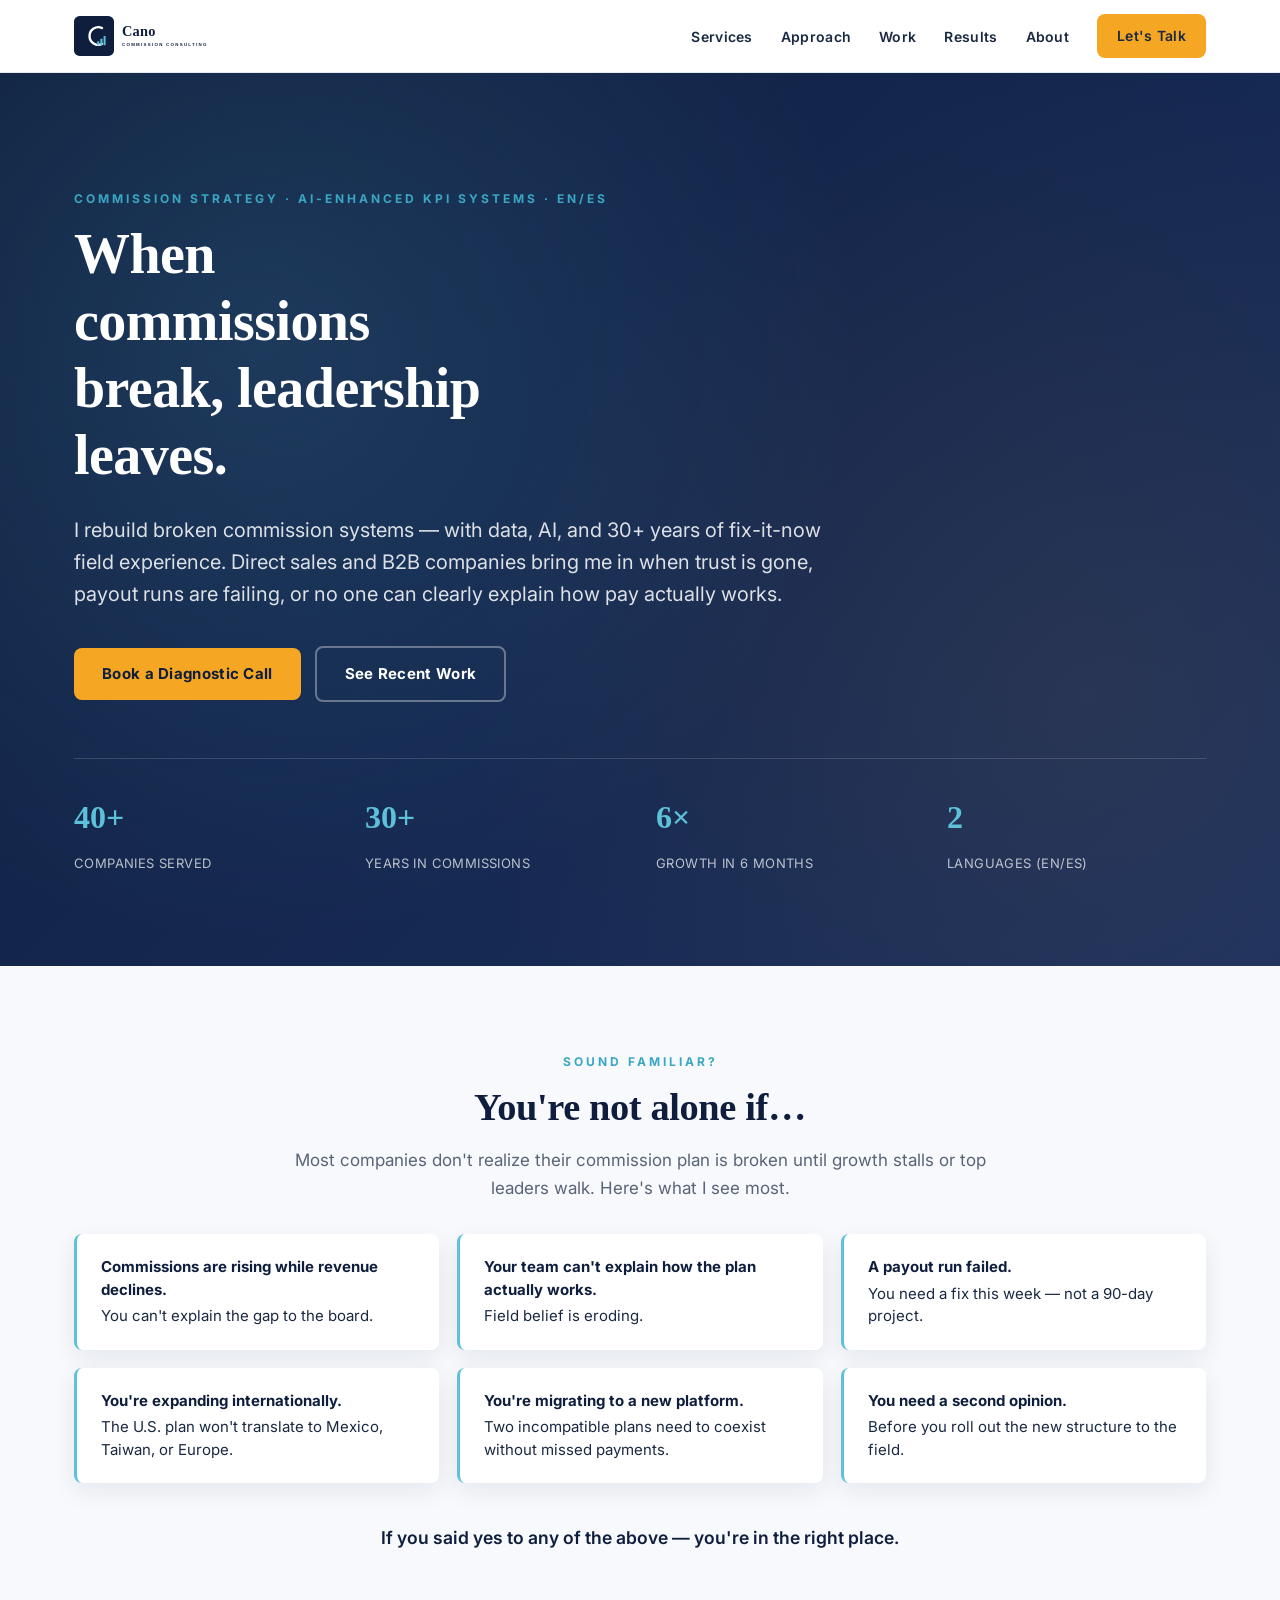
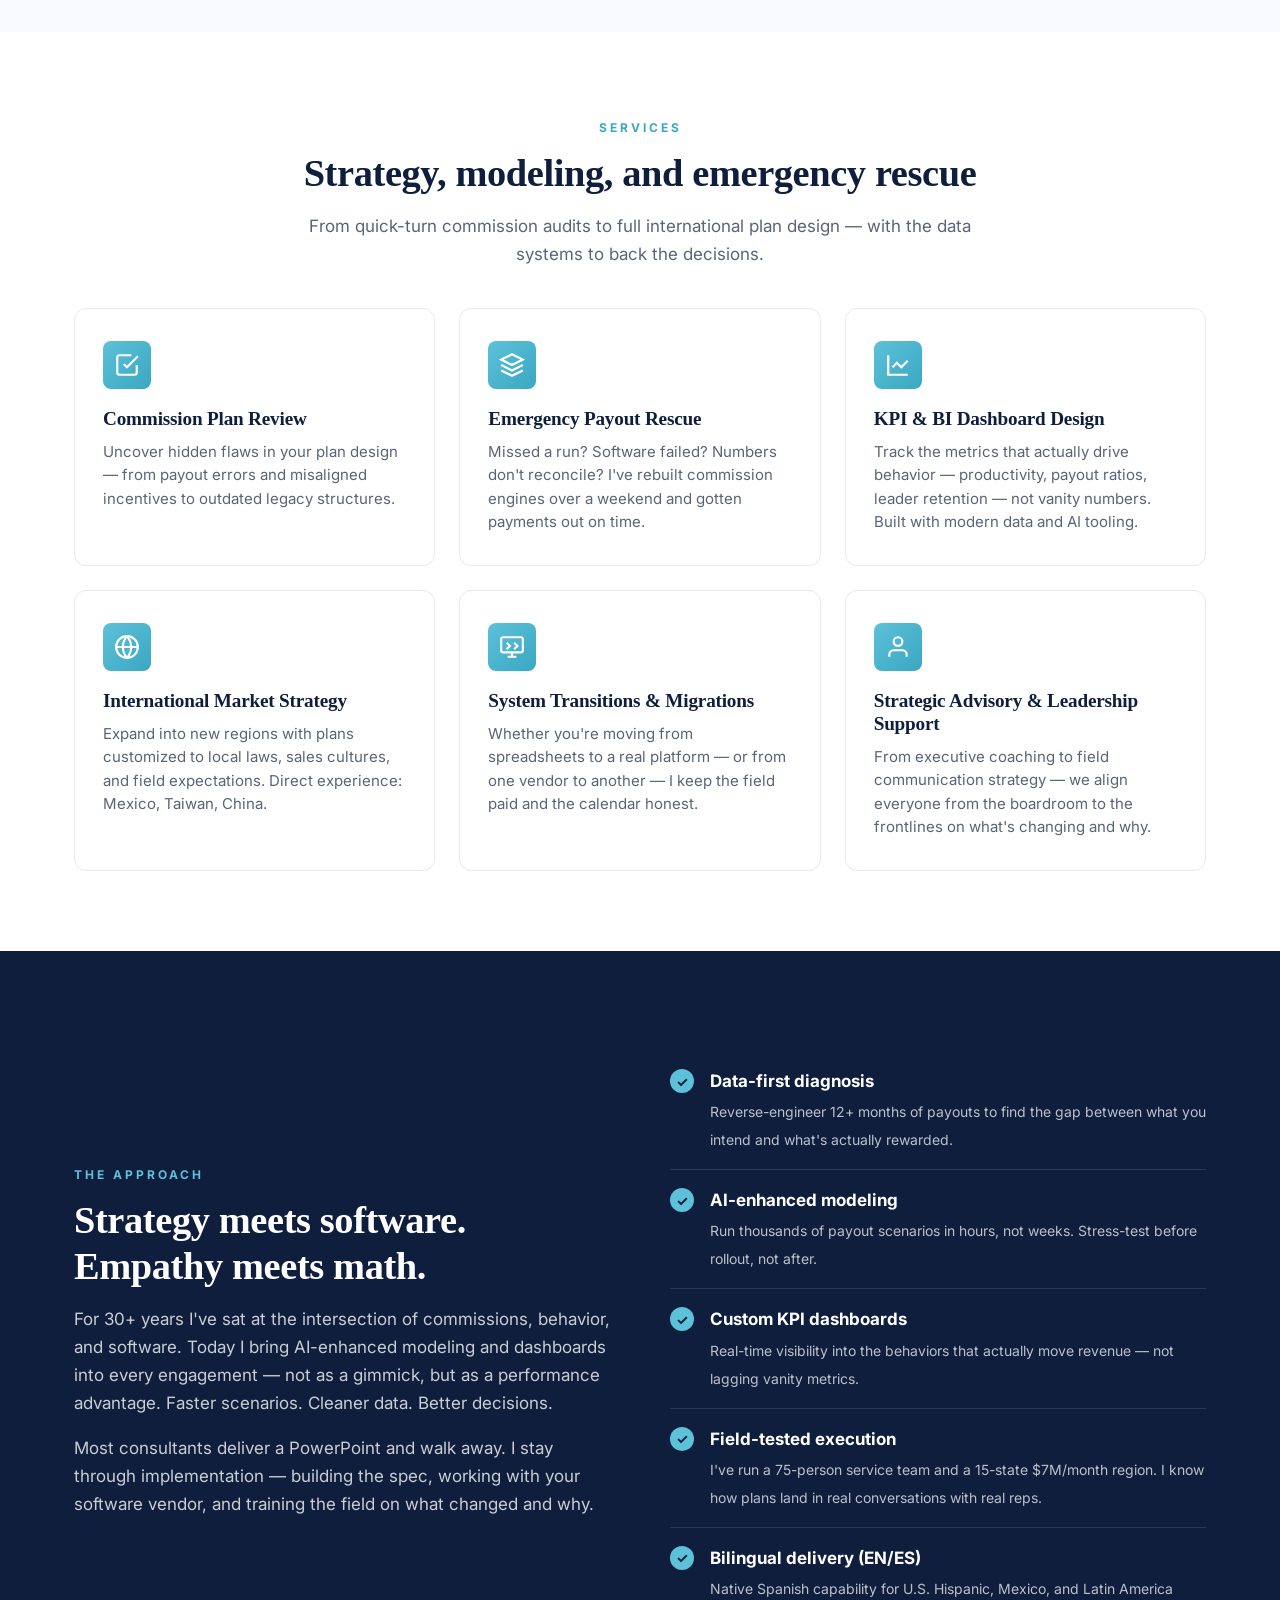
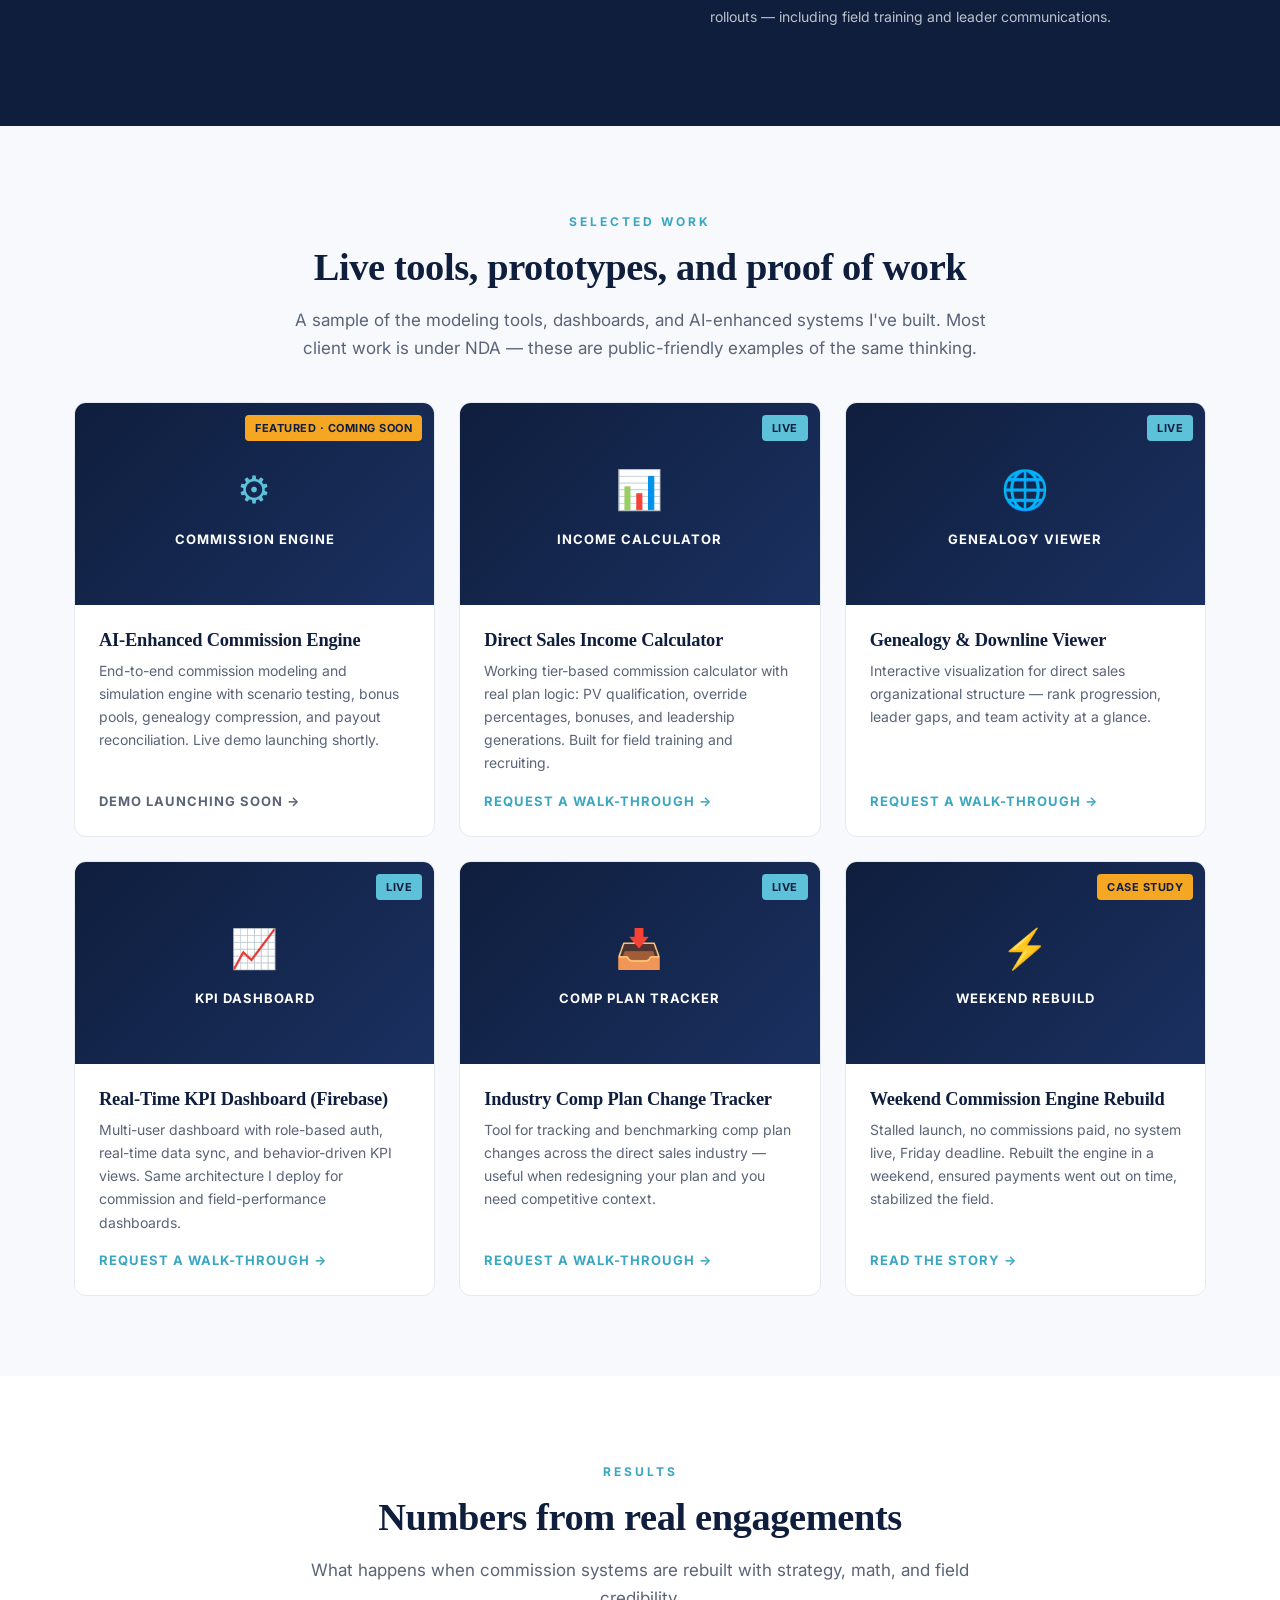
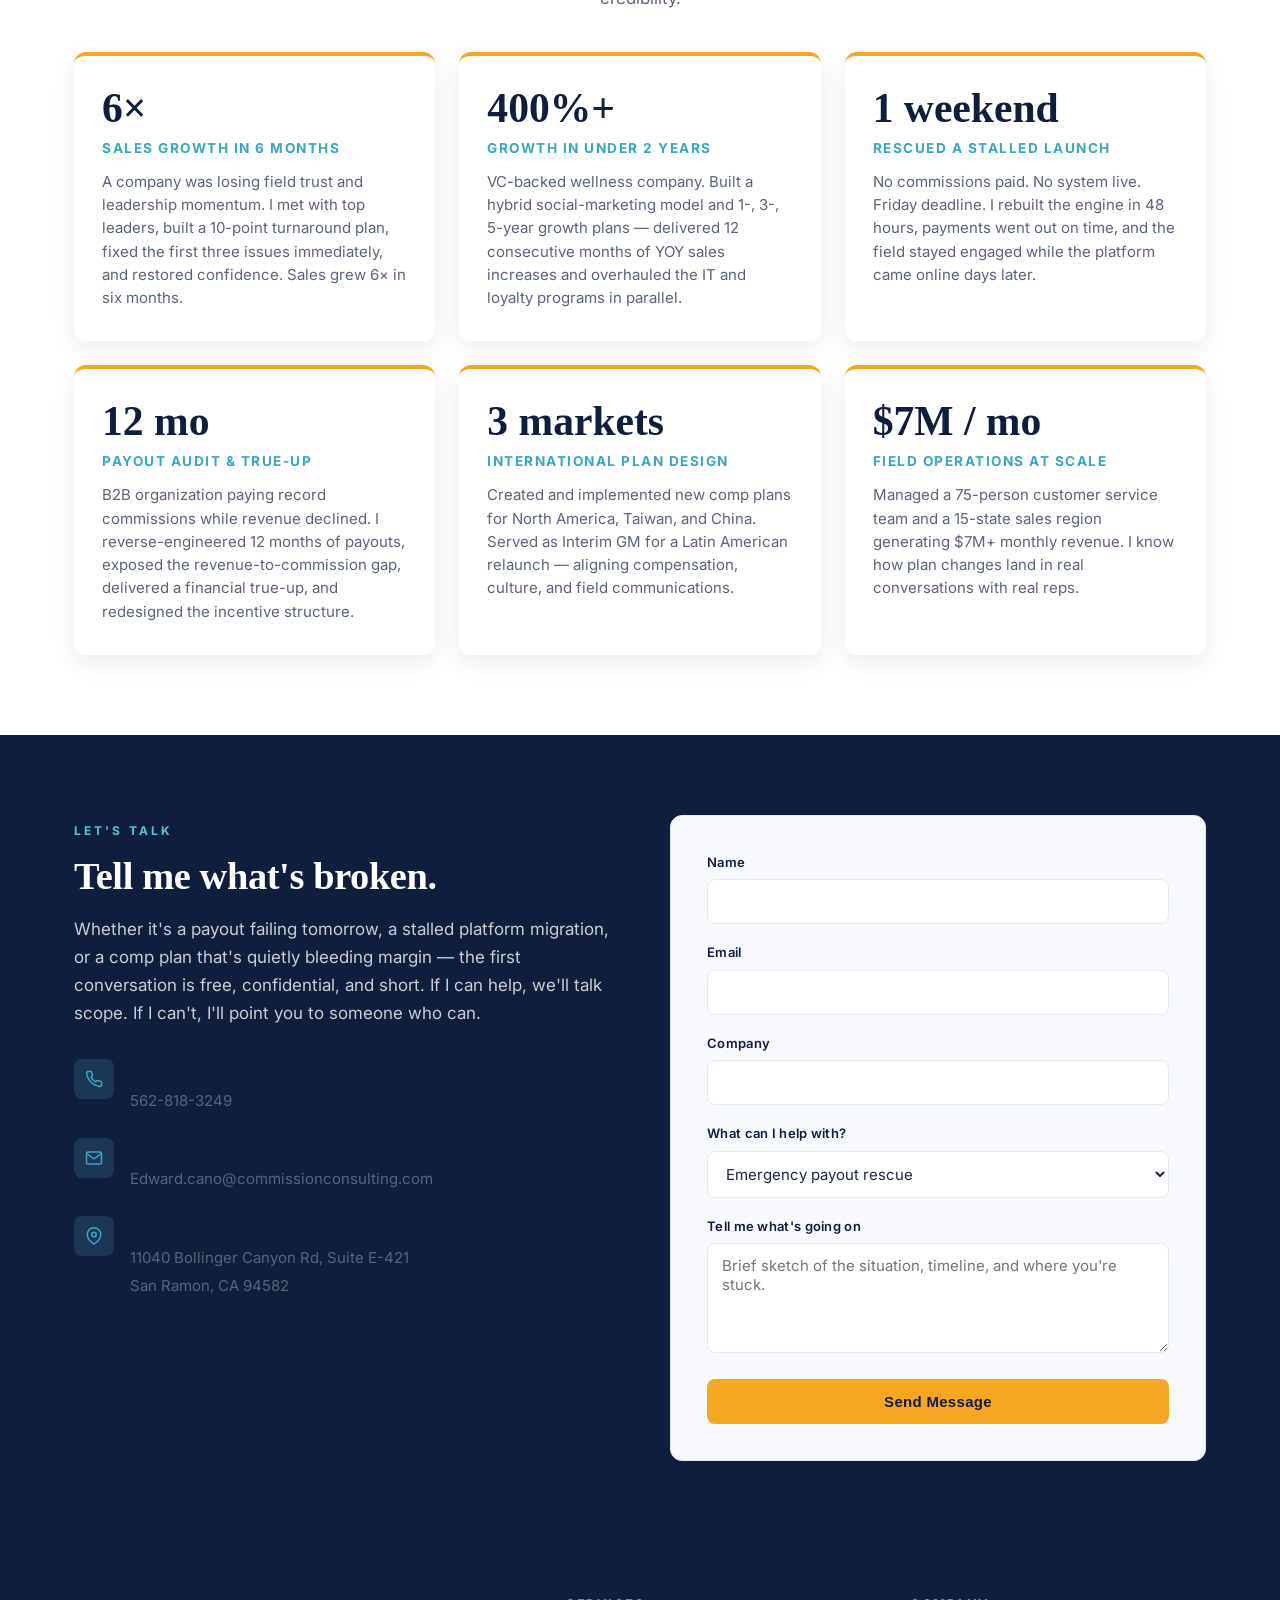
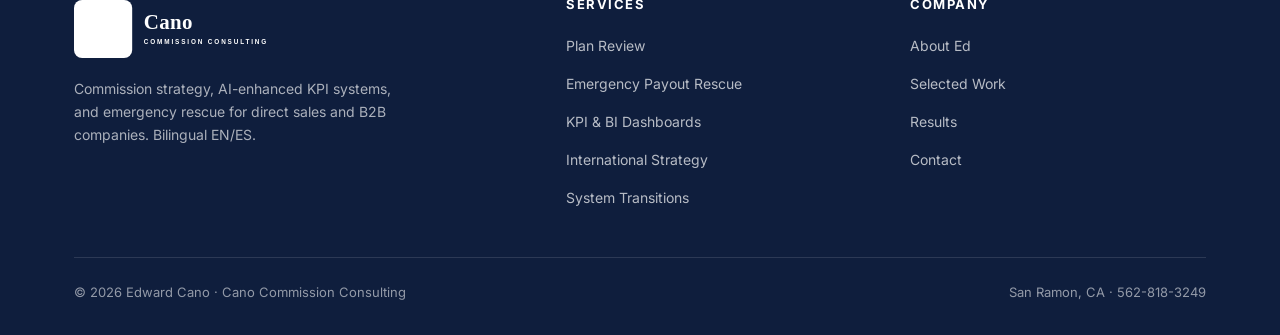
==== index.html @ 5cef7f60 "Initial site" ====
<!DOCTYPE html>
<html lang="en">
<head>
<meta charset="UTF-8">
<meta name="viewport" content="width=device-width, initial-scale=1.0">
<title>Cano Commission Consulting — Fix Broken Commission Plans. Rebuild Belief. Drive Growth.</title>
<meta name="description" content="Edward Cano helps direct sales and B2B companies fix broken commission plans, rescue failed payout runs, and design AI-enhanced KPI systems that drive field performance. 40+ companies served across 30+ years.">
<meta name="author" content="Edward Cano">
<meta property="og:title" content="Cano Commission Consulting">
<meta property="og:description" content="Fix broken commission plans. Rebuild belief. Drive growth. AI-enhanced commission strategy and BI dashboards from a 30-year industry veteran.">
<meta property="og:type" content="website">
<meta property="og:url" content="https://commissionconsulting.com/">
<link rel="icon" type="image/svg+xml" href="assets/logomark.svg">
<link rel="preconnect" href="https://fonts.googleapis.com">
<link rel="preconnect" href="https://fonts.gstatic.com" crossorigin>
<link href="https://fonts.googleapis.com/css2?family=Inter:wght@400;500;600;700&display=swap" rel="stylesheet">
<link rel="stylesheet" href="assets/styles.css">
</head>
<body>

<header class="site-header">
  <div class="nav">
    <a href="/" class="nav-logo" aria-label="Cano Commission Consulting home">
      <img src="assets/logo.svg" alt="Cano Commission Consulting">
    </a>
    <button class="nav-toggle" aria-label="Toggle navigation" onclick="document.querySelector('.nav-links').classList.toggle('open')">
      <span></span><span></span><span></span>
    </button>
    <ul class="nav-links">
      <li><a href="#services">Services</a></li>
      <li><a href="#approach">Approach</a></li>
      <li><a href="#work">Work</a></li>
      <li><a href="#results">Results</a></li>
      <li><a href="about.html">About</a></li>
      <li><a href="#contact" class="btn">Let's Talk</a></li>
    </ul>
  </div>
</header>

<section class="hero">
  <div class="container">
    <span class="eyebrow">Commission Strategy &middot; AI-Enhanced KPI Systems &middot; EN/ES</span>
    <h1>When commissions break, leadership leaves.</h1>
    <p class="lead">I rebuild broken commission systems &mdash; with data, AI, and 30+ years of fix-it-now field experience. Direct sales and B2B companies bring me in when trust is gone, payout runs are failing, or no one can clearly explain how pay actually works.</p>
    <div class="hero-cta">
      <a href="#contact" class="btn">Book a Diagnostic Call</a>
      <a href="#work" class="btn btn-secondary">See Recent Work</a>
    </div>
    <div class="hero-meta">
      <div class="hero-stat"><strong>40+</strong><span>COMPANIES SERVED</span></div>
      <div class="hero-stat"><strong>30+</strong><span>YEARS IN COMMISSIONS</span></div>
      <div class="hero-stat"><strong>6&times;</strong><span>GROWTH IN 6 MONTHS</span></div>
      <div class="hero-stat"><strong>2</strong><span>LANGUAGES (EN/ES)</span></div>
    </div>
  </div>
</section>

<section class="section section-surface">
  <div class="container">
    <div class="text-center" style="max-width: 720px; margin: 0 auto;">
      <span class="eyebrow">Sound familiar?</span>
      <h2>You're not alone if&hellip;</h2>
      <p>Most companies don't realize their commission plan is broken until growth stalls or top leaders walk. Here's what I see most.</p>
    </div>
    <div class="pain-grid">
      <div class="pain-item"><strong>Commissions are rising while revenue declines.</strong>You can't explain the gap to the board.</div>
      <div class="pain-item"><strong>Your team can't explain how the plan actually works.</strong>Field belief is eroding.</div>
      <div class="pain-item"><strong>A payout run failed.</strong>You need a fix this week &mdash; not a 90-day project.</div>
      <div class="pain-item"><strong>You're expanding internationally.</strong>The U.S. plan won't translate to Mexico, Taiwan, or Europe.</div>
      <div class="pain-item"><strong>You're migrating to a new platform.</strong>Two incompatible plans need to coexist without missed payments.</div>
      <div class="pain-item"><strong>You need a second opinion.</strong>Before you roll out the new structure to the field.</div>
    </div>
    <p class="pain-cta">If you said yes to any of the above &mdash; you're in the right place.</p>
  </div>
</section>

<section class="section" id="services">
  <div class="container">
    <div class="text-center" style="max-width: 720px; margin: 0 auto;">
      <span class="eyebrow">Services</span>
      <h2>Strategy, modeling, and emergency rescue</h2>
      <p>From quick-turn commission audits to full international plan design &mdash; with the data systems to back the decisions.</p>
    </div>
    <div class="services-grid">

      <div class="service-card">
        <div class="service-icon" aria-hidden="true">
          <svg viewBox="0 0 24 24" fill="none" stroke="currentColor" stroke-width="2"><path d="M9 11l3 3L22 4M21 12v7a2 2 0 01-2 2H5a2 2 0 01-2-2V5a2 2 0 012-2h11"/></svg>
        </div>
        <h3>Commission Plan Review</h3>
        <p>Uncover hidden flaws in your plan design &mdash; from payout errors and misaligned incentives to outdated legacy structures.</p>
      </div>

      <div class="service-card">
        <div class="service-icon" aria-hidden="true">
          <svg viewBox="0 0 24 24" fill="none" stroke="currentColor" stroke-width="2"><path d="M12 2L2 7l10 5 10-5-10-5zM2 17l10 5 10-5M2 12l10 5 10-5"/></svg>
        </div>
        <h3>Emergency Payout Rescue</h3>
        <p>Missed a run? Software failed? Numbers don't reconcile? I've rebuilt commission engines over a weekend and gotten payments out on time.</p>
      </div>

      <div class="service-card">
        <div class="service-icon" aria-hidden="true">
          <svg viewBox="0 0 24 24" fill="none" stroke="currentColor" stroke-width="2"><path d="M3 3v18h18M7 14l4-4 4 4 6-6"/></svg>
        </div>
        <h3>KPI &amp; BI Dashboard Design</h3>
        <p>Track the metrics that actually drive behavior &mdash; productivity, payout ratios, leader retention &mdash; not vanity numbers. Built with modern data and AI tooling.</p>
      </div>

      <div class="service-card">
        <div class="service-icon" aria-hidden="true">
          <svg viewBox="0 0 24 24" fill="none" stroke="currentColor" stroke-width="2"><circle cx="12" cy="12" r="10"/><path d="M2 12h20M12 2a15 15 0 010 20M12 2a15 15 0 000 20"/></svg>
        </div>
        <h3>International Market Strategy</h3>
        <p>Expand into new regions with plans customized to local laws, sales cultures, and field expectations. Direct experience: Mexico, Taiwan, China.</p>
      </div>

      <div class="service-card">
        <div class="service-icon" aria-hidden="true">
          <svg viewBox="0 0 24 24" fill="none" stroke="currentColor" stroke-width="2"><rect x="2" y="3" width="20" height="14" rx="2"/><path d="M8 21h8M12 17v4M7 8l3 3-3 3M14 8l3 3-3 3"/></svg>
        </div>
        <h3>System Transitions &amp; Migrations</h3>
        <p>Whether you're moving from spreadsheets to a real platform &mdash; or from one vendor to another &mdash; I keep the field paid and the calendar honest.</p>
      </div>

      <div class="service-card">
        <div class="service-icon" aria-hidden="true">
          <svg viewBox="0 0 24 24" fill="none" stroke="currentColor" stroke-width="2"><path d="M20 21v-2a4 4 0 00-4-4H8a4 4 0 00-4 4v2"/><circle cx="12" cy="7" r="4"/></svg>
        </div>
        <h3>Strategic Advisory &amp; Leadership Support</h3>
        <p>From executive coaching to field communication strategy &mdash; we align everyone from the boardroom to the frontlines on what's changing and why.</p>
      </div>

    </div>
  </div>
</section>

<section class="section section-dark" id="approach">
  <div class="container">
    <div class="approach">
      <div>
        <span class="eyebrow">The Approach</span>
        <h2>Strategy meets software.<br>Empathy meets math.</h2>
        <p>For 30+ years I've sat at the intersection of commissions, behavior, and software. Today I bring AI-enhanced modeling and dashboards into every engagement &mdash; not as a gimmick, but as a performance advantage. Faster scenarios. Cleaner data. Better decisions.</p>
        <p>Most consultants deliver a PowerPoint and walk away. I stay through implementation &mdash; building the spec, working with your software vendor, and training the field on what changed and why.</p>
      </div>
      <ul class="approach-list">
        <li>
          <span class="check" aria-hidden="true">&#10003;</span>
          <div><strong>Data-first diagnosis</strong><span>Reverse-engineer 12+ months of payouts to find the gap between what you intend and what's actually rewarded.</span></div>
        </li>
        <li>
          <span class="check" aria-hidden="true">&#10003;</span>
          <div><strong>AI-enhanced modeling</strong><span>Run thousands of payout scenarios in hours, not weeks. Stress-test before rollout, not after.</span></div>
        </li>
        <li>
          <span class="check" aria-hidden="true">&#10003;</span>
          <div><strong>Custom KPI dashboards</strong><span>Real-time visibility into the behaviors that actually move revenue &mdash; not lagging vanity metrics.</span></div>
        </li>
        <li>
          <span class="check" aria-hidden="true">&#10003;</span>
          <div><strong>Field-tested execution</strong><span>I've run a 75-person service team and a 15-state $7M/month region. I know how plans land in real conversations with real reps.</span></div>
        </li>
        <li>
          <span class="check" aria-hidden="true">&#10003;</span>
          <div><strong>Bilingual delivery (EN/ES)</strong><span>Native Spanish capability for U.S. Hispanic, Mexico, and Latin America rollouts &mdash; including field training and leader communications.</span></div>
        </li>
      </ul>
    </div>
  </div>
</section>

<section class="section section-surface" id="work">
  <div class="container">
    <div class="text-center" style="max-width: 720px; margin: 0 auto;">
      <span class="eyebrow">Selected Work</span>
      <h2>Live tools, prototypes, and proof of work</h2>
      <p>A sample of the modeling tools, dashboards, and AI-enhanced systems I've built. Most client work is under NDA &mdash; these are public-friendly examples of the same thinking.</p>
    </div>
    <div class="demos-grid">

      <div class="demo-card">
        <div class="demo-thumb">
          <span class="badge">Featured &middot; Coming Soon</span>
          <div style="text-align:center;padding:24px;">
            <div style="font-size:2.4rem;margin-bottom:8px;color:var(--teal);">&#9881;</div>
            <strong style="color:#fff;">Commission Engine</strong>
          </div>
        </div>
        <div class="demo-body">
          <h3>AI-Enhanced Commission Engine</h3>
          <p>End-to-end commission modeling and simulation engine with scenario testing, bonus pools, genealogy compression, and payout reconciliation. Live demo launching shortly.</p>
          <span class="demo-link disabled">Demo launching soon &rarr;</span>
        </div>
      </div>

      <div class="demo-card">
        <div class="demo-thumb">
          <span class="badge badge-live">Live</span>
          <div style="text-align:center;padding:24px;">
            <div style="font-size:2.4rem;margin-bottom:8px;color:var(--teal);">&#128202;</div>
            <strong style="color:#fff;">Income Calculator</strong>
          </div>
        </div>
        <div class="demo-body">
          <h3>Direct Sales Income Calculator</h3>
          <p>Working tier-based commission calculator with real plan logic: PV qualification, override percentages, bonuses, and leadership generations. Built for field training and recruiting.</p>
          <a href="#contact" class="demo-link">Request a walk-through &rarr;</a>
        </div>
      </div>

      <div class="demo-card">
        <div class="demo-thumb">
          <span class="badge badge-live">Live</span>
          <div style="text-align:center;padding:24px;">
            <div style="font-size:2.4rem;margin-bottom:8px;color:var(--teal);">&#127760;</div>
            <strong style="color:#fff;">Genealogy Viewer</strong>
          </div>
        </div>
        <div class="demo-body">
          <h3>Genealogy &amp; Downline Viewer</h3>
          <p>Interactive visualization for direct sales organizational structure &mdash; rank progression, leader gaps, and team activity at a glance.</p>
          <a href="#contact" class="demo-link">Request a walk-through &rarr;</a>
        </div>
      </div>

      <div class="demo-card">
        <div class="demo-thumb">
          <span class="badge badge-live">Live</span>
          <div style="text-align:center;padding:24px;">
            <div style="font-size:2.4rem;margin-bottom:8px;color:var(--teal);">&#128200;</div>
            <strong style="color:#fff;">KPI Dashboard</strong>
          </div>
        </div>
        <div class="demo-body">
          <h3>Real-Time KPI Dashboard (Firebase)</h3>
          <p>Multi-user dashboard with role-based auth, real-time data sync, and behavior-driven KPI views. Same architecture I deploy for commission and field-performance dashboards.</p>
          <a href="#contact" class="demo-link">Request a walk-through &rarr;</a>
        </div>
      </div>

      <div class="demo-card">
        <div class="demo-thumb">
          <span class="badge badge-live">Live</span>
          <div style="text-align:center;padding:24px;">
            <div style="font-size:2.4rem;margin-bottom:8px;color:var(--teal);">&#128229;</div>
            <strong style="color:#fff;">Comp Plan Tracker</strong>
          </div>
        </div>
        <div class="demo-body">
          <h3>Industry Comp Plan Change Tracker</h3>
          <p>Tool for tracking and benchmarking comp plan changes across the direct sales industry &mdash; useful when redesigning your plan and you need competitive context.</p>
          <a href="#contact" class="demo-link">Request a walk-through &rarr;</a>
        </div>
      </div>

      <div class="demo-card">
        <div class="demo-thumb">
          <span class="badge">Case Study</span>
          <div style="text-align:center;padding:24px;">
            <div style="font-size:2.4rem;margin-bottom:8px;color:var(--teal);">&#9889;</div>
            <strong style="color:#fff;">Weekend Rebuild</strong>
          </div>
        </div>
        <div class="demo-body">
          <h3>Weekend Commission Engine Rebuild</h3>
          <p>Stalled launch, no commissions paid, no system live, Friday deadline. Rebuilt the engine in a weekend, ensured payments went out on time, stabilized the field.</p>
          <a href="#contact" class="demo-link">Read the story &rarr;</a>
        </div>
      </div>

    </div>
  </div>
</section>

<section class="section" id="results">
  <div class="container">
    <div class="text-center" style="max-width: 720px; margin: 0 auto;">
      <span class="eyebrow">Results</span>
      <h2>Numbers from real engagements</h2>
      <p>What happens when commission systems are rebuilt with strategy, math, and field credibility.</p>
    </div>
    <div class="cases-grid">

      <div class="case-card">
        <div class="case-stat">6&times;</div>
        <h3>Sales growth in 6 months</h3>
        <p>A company was losing field trust and leadership momentum. I met with top leaders, built a 10-point turnaround plan, fixed the first three issues immediately, and restored confidence. Sales grew 6&times; in six months.</p>
      </div>

      <div class="case-card">
        <div class="case-stat">400%+</div>
        <h3>Growth in under 2 years</h3>
        <p>VC-backed wellness company. Built a hybrid social-marketing model and 1-, 3-, 5-year growth plans &mdash; delivered 12 consecutive months of YOY sales increases and overhauled the IT and loyalty programs in parallel.</p>
      </div>

      <div class="case-card">
        <div class="case-stat">1 weekend</div>
        <h3>Rescued a stalled launch</h3>
        <p>No commissions paid. No system live. Friday deadline. I rebuilt the engine in 48 hours, payments went out on time, and the field stayed engaged while the platform came online days later.</p>
      </div>

      <div class="case-card">
        <div class="case-stat">12 mo</div>
        <h3>Payout audit &amp; true-up</h3>
        <p>B2B organization paying record commissions while revenue declined. I reverse-engineered 12 months of payouts, exposed the revenue-to-commission gap, delivered a financial true-up, and redesigned the incentive structure.</p>
      </div>

      <div class="case-card">
        <div class="case-stat">3 markets</div>
        <h3>International plan design</h3>
        <p>Created and implemented new comp plans for North America, Taiwan, and China. Served as Interim GM for a Latin American relaunch &mdash; aligning compensation, culture, and field communications.</p>
      </div>

      <div class="case-card">
        <div class="case-stat">$7M / mo</div>
        <h3>Field operations at scale</h3>
        <p>Managed a 75-person customer service team and a 15-state sales region generating $7M+ monthly revenue. I know how plan changes land in real conversations with real reps.</p>
      </div>

    </div>
  </div>
</section>

<section class="section section-dark" id="contact">
  <div class="container">
    <div class="contact-grid">
      <div>
        <span class="eyebrow">Let's Talk</span>
        <h2>Tell me what's broken.</h2>
        <p>Whether it's a payout failing tomorrow, a stalled platform migration, or a comp plan that's quietly bleeding margin &mdash; the first conversation is free, confidential, and short. If I can help, we'll talk scope. If I can't, I'll point you to someone who can.</p>

        <div style="margin-top: 32px;">
          <div class="contact-detail">
            <div class="contact-icon" aria-hidden="true">
              <svg viewBox="0 0 24 24" fill="none" stroke="currentColor" stroke-width="2"><path d="M22 16.92v3a2 2 0 01-2.18 2 19.79 19.79 0 01-8.63-3.07 19.5 19.5 0 01-6-6 19.79 19.79 0 01-3.07-8.67A2 2 0 014.11 2h3a2 2 0 012 1.72 12.84 12.84 0 00.7 2.81 2 2 0 01-.45 2.11L8.09 9.91a16 16 0 006 6l1.27-1.27a2 2 0 012.11-.45 12.84 12.84 0 002.81.7A2 2 0 0122 16.92z"/></svg>
            </div>
            <div><strong>Phone</strong><a href="tel:5628183249">562-818-3249</a></div>
          </div>
          <div class="contact-detail">
            <div class="contact-icon" aria-hidden="true">
              <svg viewBox="0 0 24 24" fill="none" stroke="currentColor" stroke-width="2"><path d="M4 4h16c1.1 0 2 .9 2 2v12c0 1.1-.9 2-2 2H4c-1.1 0-2-.9-2-2V6c0-1.1.9-2 2-2z"/><polyline points="22,6 12,13 2,6"/></svg>
            </div>
            <div><strong>Email</strong><a href="mailto:Edward.cano@commissionconsulting.com">Edward.cano@commissionconsulting.com</a></div>
          </div>
          <div class="contact-detail">
            <div class="contact-icon" aria-hidden="true">
              <svg viewBox="0 0 24 24" fill="none" stroke="currentColor" stroke-width="2"><path d="M21 10c0 7-9 13-9 13s-9-6-9-13a9 9 0 0118 0z"/><circle cx="12" cy="10" r="3"/></svg>
            </div>
            <div><strong>Office</strong><span>11040 Bollinger Canyon Rd, Suite E-421<br>San Ramon, CA 94582</span></div>
          </div>
        </div>
      </div>

      <form class="contact-form" action="mailto:Edward.cano@commissionconsulting.com" method="post" enctype="text/plain">
        <div class="form-row">
          <label for="name">Name</label>
          <input type="text" id="name" name="name" required>
        </div>
        <div class="form-row">
          <label for="email">Email</label>
          <input type="email" id="email" name="email" required>
        </div>
        <div class="form-row">
          <label for="company">Company</label>
          <input type="text" id="company" name="company">
        </div>
        <div class="form-row">
          <label for="topic">What can I help with?</label>
          <select id="topic" name="topic">
            <option>Emergency payout rescue</option>
            <option>Commission plan review</option>
            <option>KPI / BI dashboard design</option>
            <option>System transition or migration</option>
            <option>International market expansion</option>
            <option>Strategic advisory</option>
            <option>Other</option>
          </select>
        </div>
        <div class="form-row">
          <label for="message">Tell me what's going on</label>
          <textarea id="message" name="message" placeholder="Brief sketch of the situation, timeline, and where you're stuck."></textarea>
        </div>
        <button type="submit" class="btn">Send Message</button>
      </form>
    </div>
  </div>
</section>

<footer class="site-footer">
  <div class="container">
    <div class="footer-grid">
      <div class="footer-brand">
        <img src="assets/logo.svg" alt="Cano Commission Consulting">
        <p>Commission strategy, AI-enhanced KPI systems, and emergency rescue for direct sales and B2B companies. Bilingual EN/ES.</p>
      </div>
      <div class="footer-col">
        <h4>Services</h4>
        <ul>
          <li><a href="#services">Plan Review</a></li>
          <li><a href="#services">Emergency Payout Rescue</a></li>
          <li><a href="#services">KPI &amp; BI Dashboards</a></li>
          <li><a href="#services">International Strategy</a></li>
          <li><a href="#services">System Transitions</a></li>
        </ul>
      </div>
      <div class="footer-col">
        <h4>Company</h4>
        <ul>
          <li><a href="about.html">About Ed</a></li>
          <li><a href="#work">Selected Work</a></li>
          <li><a href="#results">Results</a></li>
          <li><a href="#contact">Contact</a></li>
        </ul>
      </div>
    </div>
    <div class="footer-bottom">
      <span>&copy; 2026 Edward Cano &middot; Cano Commission Consulting</span>
      <span>San Ramon, CA &middot; 562-818-3249</span>
    </div>
  </div>
</footer>

</body>
</html>
---- assets/styles.css ----
/* Cano Commission Consulting — site styles */
/* Palette: navy #0f1e3d, teal #5dc1d9, amber #f5a623, ink #1a2942, mute #5a6478, surface #f7f9fc */

* { box-sizing: border-box; margin: 0; padding: 0; }

:root {
  --navy: #0f1e3d;
  --navy-2: #1a2942;
  --teal: #5dc1d9;
  --teal-2: #3aa7c2;
  --amber: #f5a623;
  --ink: #1a2942;
  --mute: #5a6478;
  --line: #e5e9f0;
  --surface: #f7f9fc;
  --white: #ffffff;
  --shadow: 0 8px 24px rgba(15, 30, 61, 0.08);
  --shadow-lg: 0 16px 40px rgba(15, 30, 61, 0.14);
  --radius: 12px;
  --radius-sm: 8px;
  --max: 1180px;
}

html { scroll-behavior: smooth; }

body {
  font-family: 'Inter', -apple-system, BlinkMacSystemFont, 'Segoe UI', Roboto, sans-serif;
  font-size: 17px;
  line-height: 1.65;
  color: var(--ink);
  background: var(--white);
  -webkit-font-smoothing: antialiased;
}

h1, h2, h3, h4 {
  font-family: 'Georgia', 'Times New Roman', serif;
  font-weight: 700;
  line-height: 1.2;
  color: var(--navy);
  letter-spacing: -0.01em;
}

h1 { font-size: clamp(2.2rem, 5vw, 3.5rem); }
h2 { font-size: clamp(1.7rem, 3.5vw, 2.4rem); margin-bottom: 1rem; }
h3 { font-size: 1.3rem; margin-bottom: 0.75rem; }

p { margin-bottom: 1rem; color: var(--mute); }
p:last-child { margin-bottom: 0; }

a { color: var(--teal-2); text-decoration: none; transition: color 0.2s; }
a:hover { color: var(--navy); }

img, svg { max-width: 100%; height: auto; display: block; }

/* Layout */
.container { max-width: var(--max); margin: 0 auto; padding: 0 24px; }
.section { padding: 80px 0; }
.section-tight { padding: 56px 0; }
.section-dark { background: var(--navy); color: rgba(255,255,255,0.85); }
.section-dark h2, .section-dark h3 { color: var(--white); }
.section-dark p { color: rgba(255,255,255,0.78); }
.section-surface { background: var(--surface); }

/* Eyebrow label */
.eyebrow {
  text-transform: uppercase;
  letter-spacing: 3px;
  font-size: 12px;
  font-weight: 700;
  color: var(--teal-2);
  margin-bottom: 12px;
  display: inline-block;
}
.section-dark .eyebrow { color: var(--teal); }

/* Buttons */
.btn {
  display: inline-block;
  padding: 14px 28px;
  background: var(--amber);
  color: var(--navy);
  font-weight: 700;
  border-radius: var(--radius-sm);
  border: none;
  cursor: pointer;
  transition: transform 0.15s, box-shadow 0.15s, background 0.15s;
  font-size: 15px;
  letter-spacing: 0.3px;
}
.btn:hover { transform: translateY(-1px); box-shadow: var(--shadow); background: #ffb938; color: var(--navy); }

.btn-secondary {
  background: transparent;
  color: var(--white);
  border: 2px solid rgba(255,255,255,0.35);
}
.btn-secondary:hover { background: rgba(255,255,255,0.1); border-color: var(--white); color: var(--white); }

.btn-ghost {
  background: transparent;
  color: var(--navy);
  border: 2px solid var(--navy);
}
.btn-ghost:hover { background: var(--navy); color: var(--white); }

/* Header / Nav */
.site-header {
  position: sticky;
  top: 0;
  z-index: 50;
  background: rgba(255,255,255,0.96);
  backdrop-filter: saturate(180%) blur(10px);
  border-bottom: 1px solid var(--line);
}
.nav {
  display: flex;
  align-items: center;
  justify-content: space-between;
  padding: 14px 24px;
  max-width: var(--max);
  margin: 0 auto;
}
.nav-logo img { height: 44px; width: auto; }
.nav-links {
  display: flex;
  align-items: center;
  gap: 28px;
  list-style: none;
}
.nav-links a {
  color: var(--ink);
  font-weight: 600;
  font-size: 14px;
  letter-spacing: 0.3px;
}
.nav-links a:hover { color: var(--teal-2); }
.nav-links .btn { padding: 10px 20px; font-size: 14px; }

.nav-toggle {
  display: none;
  background: none;
  border: none;
  cursor: pointer;
  padding: 8px;
}
.nav-toggle span {
  display: block;
  width: 22px;
  height: 2px;
  background: var(--navy);
  margin: 5px 0;
  transition: 0.2s;
}

@media (max-width: 768px) {
  .nav-toggle { display: block; }
  .nav-links {
    display: none;
    position: absolute;
    top: 100%;
    left: 0;
    right: 0;
    background: var(--white);
    flex-direction: column;
    padding: 24px;
    border-bottom: 1px solid var(--line);
    gap: 18px;
  }
  .nav-links.open { display: flex; }
}

/* Hero */
.hero {
  background: linear-gradient(135deg, #0f1e3d 0%, #1a3060 100%);
  color: var(--white);
  padding: 110px 0 90px;
  position: relative;
  overflow: hidden;
}
.hero::before {
  content: "";
  position: absolute;
  inset: 0;
  background-image:
    radial-gradient(circle at 20% 30%, rgba(93, 193, 217, 0.15), transparent 50%),
    radial-gradient(circle at 85% 70%, rgba(245, 166, 35, 0.08), transparent 50%);
  pointer-events: none;
}
.hero .container { position: relative; }
.hero h1 { color: var(--white); margin-bottom: 24px; max-width: 16ch; }
.hero .lead {
  font-size: clamp(1.05rem, 1.6vw, 1.25rem);
  color: rgba(255,255,255,0.85);
  margin-bottom: 36px;
  max-width: 60ch;
  line-height: 1.6;
}
.hero-cta { display: flex; gap: 14px; flex-wrap: wrap; align-items: center; }
.hero-meta {
  margin-top: 56px;
  padding-top: 32px;
  border-top: 1px solid rgba(255,255,255,0.15);
  display: grid;
  grid-template-columns: repeat(auto-fit, minmax(160px, 1fr));
  gap: 32px;
}
.hero-stat strong {
  display: block;
  font-family: 'Georgia', serif;
  font-size: 2rem;
  color: var(--teal);
  font-weight: 700;
  margin-bottom: 4px;
}
.hero-stat span {
  font-size: 13px;
  color: rgba(255,255,255,0.7);
  letter-spacing: 0.4px;
}

/* Pain points */
.pain-grid {
  display: grid;
  grid-template-columns: repeat(auto-fit, minmax(280px, 1fr));
  gap: 18px;
  margin-top: 32px;
}
.pain-item {
  background: var(--white);
  padding: 22px 24px;
  border-radius: var(--radius-sm);
  border-left: 3px solid var(--teal);
  box-shadow: var(--shadow);
  font-size: 15px;
  color: var(--ink);
  line-height: 1.5;
}
.pain-item strong { color: var(--navy); display: block; margin-bottom: 4px; }
.pain-cta { text-align: center; margin-top: 40px; font-size: 1.1rem; color: var(--navy); font-weight: 600; }

/* Services */
.services-grid {
  display: grid;
  grid-template-columns: repeat(auto-fit, minmax(280px, 1fr));
  gap: 24px;
  margin-top: 40px;
}
.service-card {
  background: var(--white);
  padding: 32px 28px;
  border-radius: var(--radius);
  border: 1px solid var(--line);
  transition: transform 0.2s, box-shadow 0.2s, border-color 0.2s;
}
.service-card:hover {
  transform: translateY(-3px);
  box-shadow: var(--shadow-lg);
  border-color: var(--teal);
}
.service-icon {
  width: 48px;
  height: 48px;
  background: linear-gradient(135deg, var(--teal) 0%, var(--teal-2) 100%);
  border-radius: var(--radius-sm);
  display: flex;
  align-items: center;
  justify-content: center;
  margin-bottom: 18px;
  color: var(--white);
}
.service-icon svg { width: 26px; height: 26px; }
.service-card h3 { font-size: 1.2rem; margin-bottom: 10px; }
.service-card p { font-size: 15px; line-height: 1.55; }

/* AI Approach section */
.approach {
  display: grid;
  grid-template-columns: 1fr 1fr;
  gap: 60px;
  align-items: center;
}
.approach-list { list-style: none; margin-top: 20px; }
.approach-list li {
  padding: 16px 0;
  border-bottom: 1px solid rgba(255,255,255,0.12);
  display: flex;
  gap: 16px;
  align-items: flex-start;
}
.approach-list li:last-child { border-bottom: none; }
.approach-list .check {
  flex-shrink: 0;
  width: 24px;
  height: 24px;
  background: var(--teal);
  color: var(--navy);
  border-radius: 50%;
  display: flex;
  align-items: center;
  justify-content: center;
  font-weight: 700;
  font-size: 14px;
  margin-top: 2px;
}
.approach-list strong { color: var(--white); display: block; margin-bottom: 2px; }
.approach-list span { color: rgba(255,255,255,0.72); font-size: 14px; }

@media (max-width: 768px) {
  .approach { grid-template-columns: 1fr; gap: 32px; }
}

/* Demos / Portfolio */
.demos-grid {
  display: grid;
  grid-template-columns: repeat(auto-fit, minmax(300px, 1fr));
  gap: 24px;
  margin-top: 40px;
}
.demo-card {
  background: var(--white);
  border: 1px solid var(--line);
  border-radius: var(--radius);
  overflow: hidden;
  display: flex;
  flex-direction: column;
  transition: transform 0.2s, box-shadow 0.2s;
}
.demo-card:hover { transform: translateY(-3px); box-shadow: var(--shadow-lg); }
.demo-thumb {
  aspect-ratio: 16 / 9;
  background: linear-gradient(135deg, #0f1e3d 0%, #1a3060 100%);
  position: relative;
  display: flex;
  align-items: center;
  justify-content: center;
  color: rgba(255,255,255,0.7);
  font-size: 13px;
  letter-spacing: 1px;
  text-transform: uppercase;
  overflow: hidden;
}
.demo-thumb img { width: 100%; height: 100%; object-fit: cover; }
.demo-thumb .badge {
  position: absolute;
  top: 12px;
  right: 12px;
  background: var(--amber);
  color: var(--navy);
  padding: 4px 10px;
  border-radius: 4px;
  font-size: 11px;
  font-weight: 700;
  letter-spacing: 0.5px;
}
.demo-thumb .badge-live { background: var(--teal); }
.demo-body { padding: 24px; flex: 1; display: flex; flex-direction: column; }
.demo-body h3 { font-size: 1.15rem; margin-bottom: 8px; }
.demo-body p { font-size: 14px; flex: 1; margin-bottom: 16px; }
.demo-link {
  font-size: 13px;
  font-weight: 700;
  color: var(--teal-2);
  text-transform: uppercase;
  letter-spacing: 1px;
}
.demo-link:hover { color: var(--navy); }
.demo-link.disabled { color: var(--mute); cursor: not-allowed; }

/* Case studies */
.cases-grid {
  display: grid;
  grid-template-columns: repeat(auto-fit, minmax(280px, 1fr));
  gap: 24px;
  margin-top: 40px;
}
.case-card {
  background: var(--white);
  padding: 32px 28px;
  border-radius: var(--radius);
  border-top: 4px solid var(--amber);
  box-shadow: var(--shadow);
}
.case-stat {
  font-family: 'Georgia', serif;
  font-size: 2.6rem;
  font-weight: 700;
  color: var(--navy);
  line-height: 1;
  margin-bottom: 10px;
}
.case-card h3 {
  font-family: 'Inter', sans-serif;
  font-size: 0.85rem;
  font-weight: 700;
  text-transform: uppercase;
  letter-spacing: 1.5px;
  color: var(--teal-2);
  margin-bottom: 14px;
}
.case-card p { font-size: 15px; line-height: 1.55; }

/* Contact */
.contact-grid {
  display: grid;
  grid-template-columns: 1fr 1fr;
  gap: 60px;
  align-items: start;
}
.contact-detail {
  display: flex;
  gap: 16px;
  align-items: flex-start;
  margin-bottom: 24px;
}
.contact-icon {
  flex-shrink: 0;
  width: 40px;
  height: 40px;
  background: rgba(93, 193, 217, 0.15);
  color: var(--teal-2);
  border-radius: var(--radius-sm);
  display: flex;
  align-items: center;
  justify-content: center;
}
.contact-icon svg { width: 18px; height: 18px; }
.contact-detail strong { color: var(--navy); display: block; margin-bottom: 2px; font-size: 15px; }
.contact-detail span, .contact-detail a { color: var(--mute); font-size: 15px; }
.contact-detail a:hover { color: var(--teal-2); }

.contact-form {
  background: var(--surface);
  padding: 36px;
  border-radius: var(--radius);
  border: 1px solid var(--line);
}
.form-row { margin-bottom: 18px; }
.form-row label {
  display: block;
  font-size: 13px;
  font-weight: 600;
  color: var(--navy);
  margin-bottom: 6px;
  letter-spacing: 0.3px;
}
.form-row input,
.form-row textarea,
.form-row select {
  width: 100%;
  padding: 12px 14px;
  border: 1px solid var(--line);
  border-radius: var(--radius-sm);
  font-size: 15px;
  font-family: inherit;
  color: var(--ink);
  background: var(--white);
  transition: border-color 0.2s, box-shadow 0.2s;
}
.form-row input:focus,
.form-row textarea:focus,
.form-row select:focus {
  outline: none;
  border-color: var(--teal);
  box-shadow: 0 0 0 3px rgba(93, 193, 217, 0.18);
}
.form-row textarea { resize: vertical; min-height: 110px; }
.contact-form .btn { width: 100%; padding: 14px; font-size: 15px; }

@media (max-width: 768px) {
  .contact-grid { grid-template-columns: 1fr; gap: 32px; }
}

/* Footer */
.site-footer {
  background: var(--navy);
  color: rgba(255,255,255,0.7);
  padding: 56px 0 32px;
}
.footer-grid {
  display: grid;
  grid-template-columns: 1.5fr 1fr 1fr;
  gap: 48px;
  margin-bottom: 36px;
}
.footer-brand img { height: 64px; width: auto; margin-bottom: 16px; filter: brightness(0) invert(1); }
.footer-brand p { color: rgba(255,255,255,0.65); font-size: 14px; max-width: 36ch; }
.footer-col h4 {
  color: var(--white);
  font-family: 'Inter', sans-serif;
  font-size: 13px;
  font-weight: 700;
  text-transform: uppercase;
  letter-spacing: 1.5px;
  margin-bottom: 18px;
}
.footer-col ul { list-style: none; }
.footer-col li { margin-bottom: 10px; }
.footer-col a { color: rgba(255,255,255,0.7); font-size: 14px; }
.footer-col a:hover { color: var(--teal); }
.footer-bottom {
  padding-top: 24px;
  border-top: 1px solid rgba(255,255,255,0.12);
  display: flex;
  justify-content: space-between;
  align-items: center;
  flex-wrap: wrap;
  gap: 12px;
  font-size: 13px;
  color: rgba(255,255,255,0.55);
}

@media (max-width: 768px) {
  .footer-grid { grid-template-columns: 1fr; gap: 32px; }
}

/* About page */
.about-hero {
  background: linear-gradient(135deg, #0f1e3d 0%, #1a3060 100%);
  color: var(--white);
  padding: 90px 0 60px;
}
.about-hero h1 { color: var(--white); }
.about-hero p { color: rgba(255,255,255,0.8); font-size: 1.1rem; max-width: 60ch; margin-top: 12px; }

.about-grid {
  display: grid;
  grid-template-columns: 320px 1fr;
  gap: 56px;
  align-items: start;
}
.about-photo {
  width: 100%;
  aspect-ratio: 4 / 5;
  background: var(--surface);
  border-radius: var(--radius);
  overflow: hidden;
  border: 1px solid var(--line);
  box-shadow: var(--shadow);
}
.about-photo img { width: 100%; height: 100%; object-fit: cover; }
.about-photo-placeholder {
  display: flex;
  align-items: center;
  justify-content: center;
  height: 100%;
  color: var(--mute);
  font-size: 14px;
  text-align: center;
  padding: 24px;
}
.about-body h2 { margin-top: 32px; }
.about-body h2:first-child { margin-top: 0; }
.about-body ul { margin: 12px 0 20px 24px; }
.about-body li { margin-bottom: 8px; color: var(--mute); }
.about-body strong { color: var(--navy); }

.timeline { margin-top: 24px; }
.timeline-item {
  display: grid;
  grid-template-columns: 140px 1fr;
  gap: 24px;
  padding: 20px 0;
  border-bottom: 1px solid var(--line);
}
.timeline-item:last-child { border-bottom: none; }
.timeline-years {
  font-family: 'Georgia', serif;
  font-weight: 700;
  color: var(--teal-2);
  font-size: 14px;
  letter-spacing: 0.5px;
}
.timeline-role { font-weight: 700; color: var(--navy); margin-bottom: 4px; font-size: 16px; }
.timeline-company { font-size: 13px; color: var(--mute); margin-bottom: 8px; text-transform: uppercase; letter-spacing: 1px; }
.timeline-body { font-size: 14px; color: var(--mute); line-height: 1.55; }

@media (max-width: 768px) {
  .about-grid { grid-template-columns: 1fr; gap: 32px; }
  .about-photo { max-width: 280px; margin: 0 auto; }
  .timeline-item { grid-template-columns: 1fr; gap: 6px; }
}

/* Utility */
.text-center { text-align: center; }
.mt-1 { margin-top: 16px; } .mt-2 { margin-top: 32px; } .mt-3 { margin-top: 48px; }
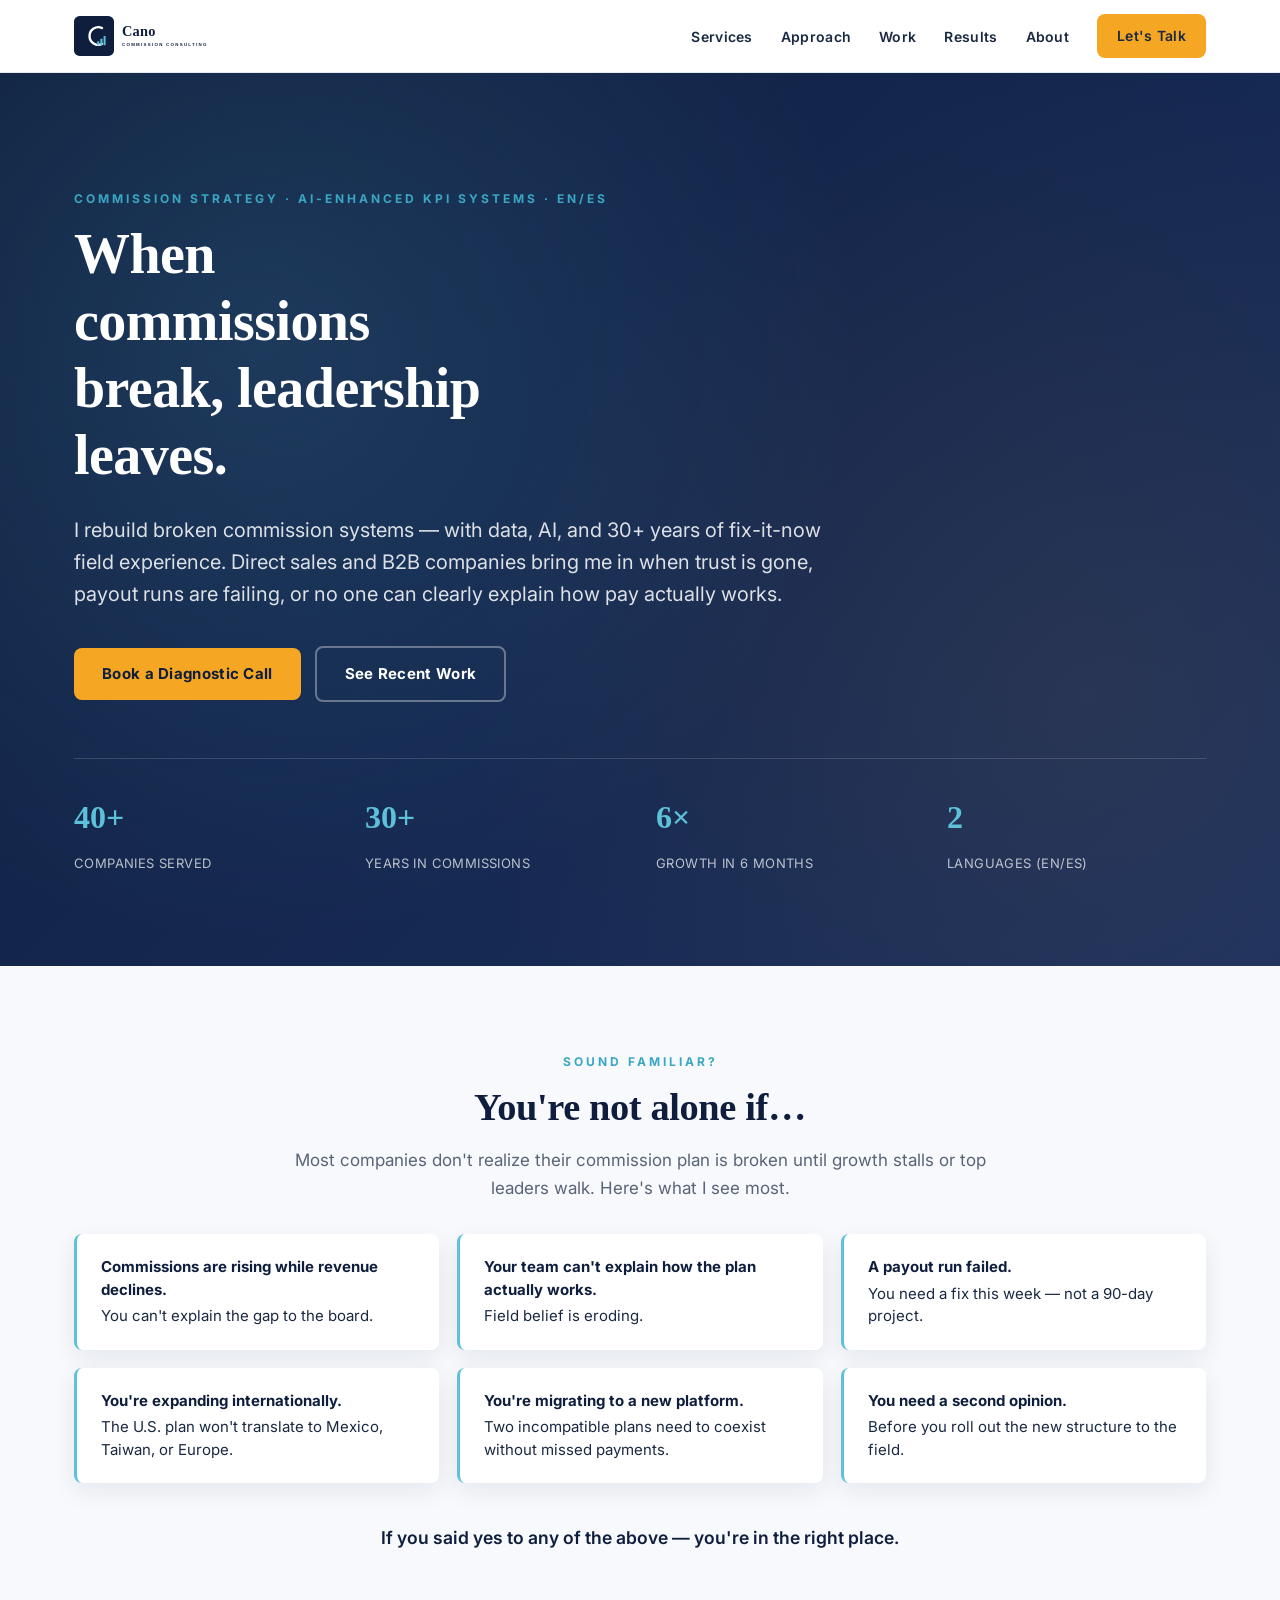
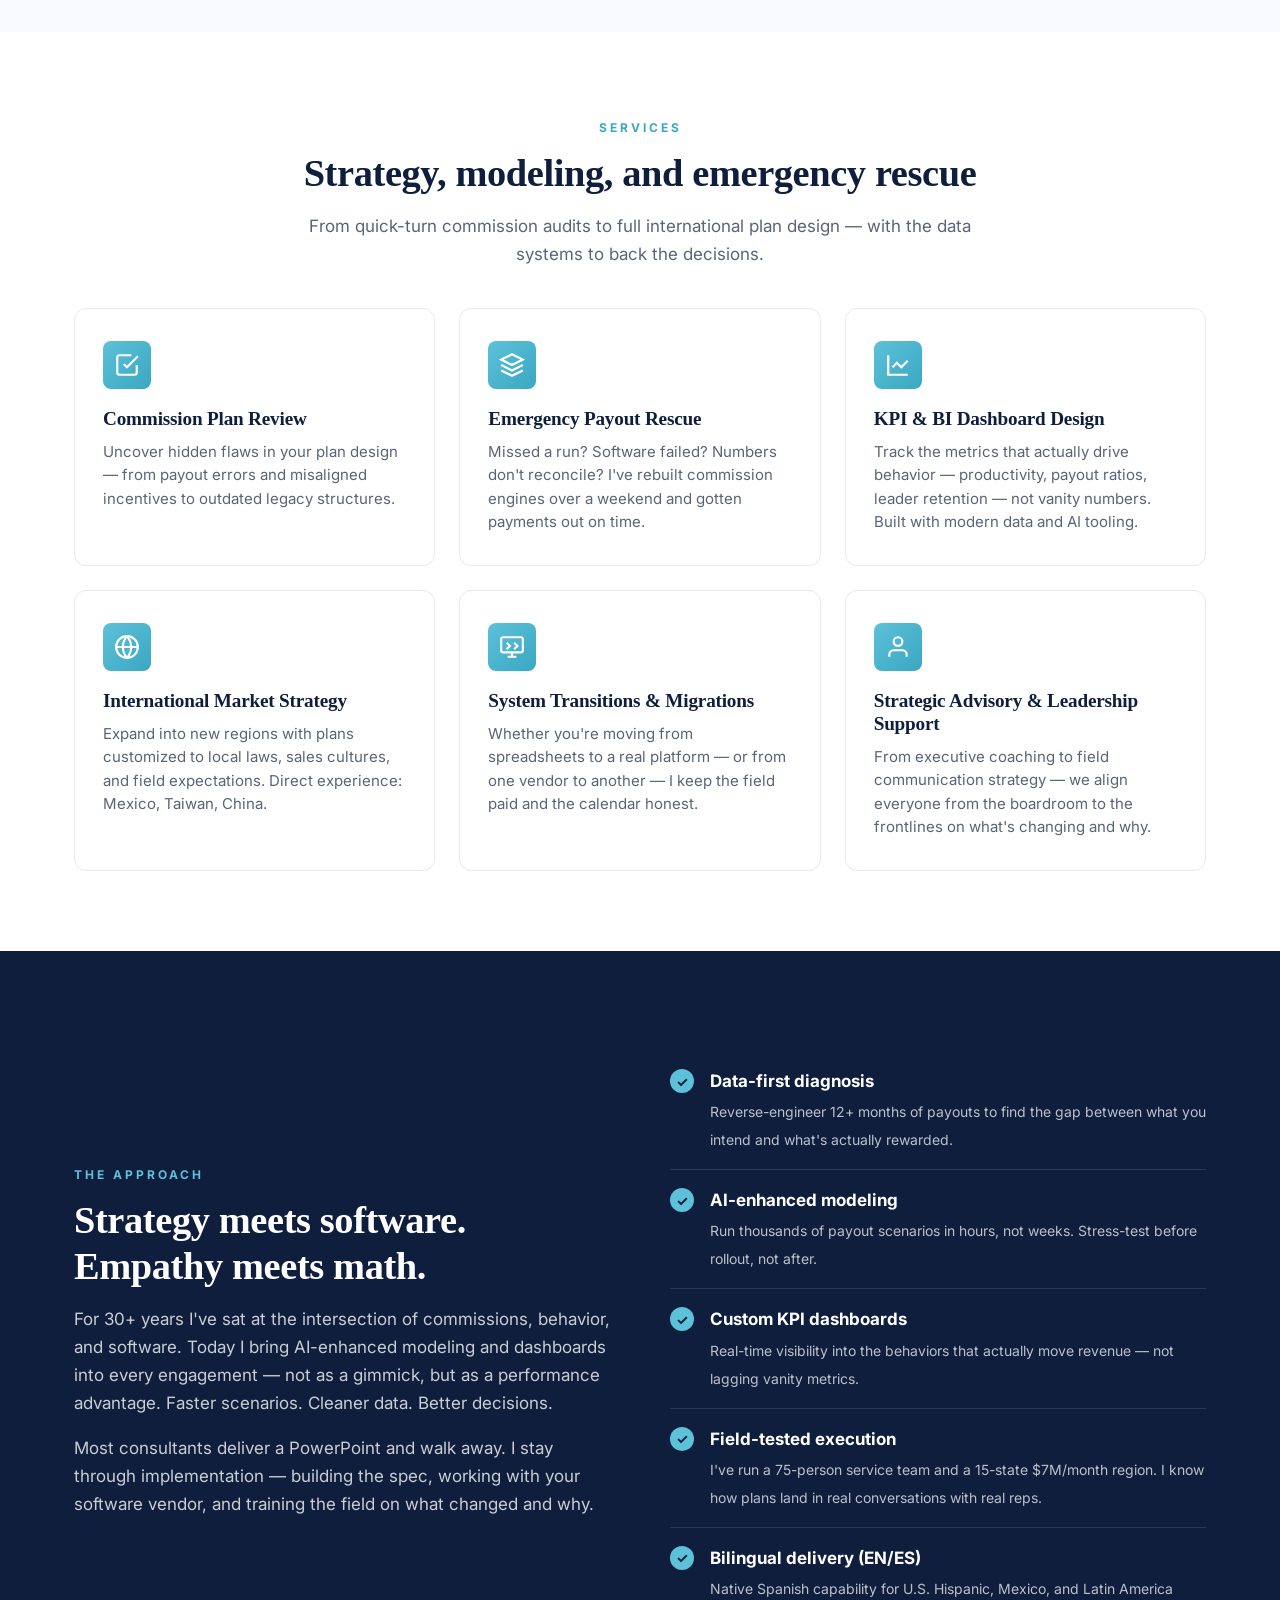
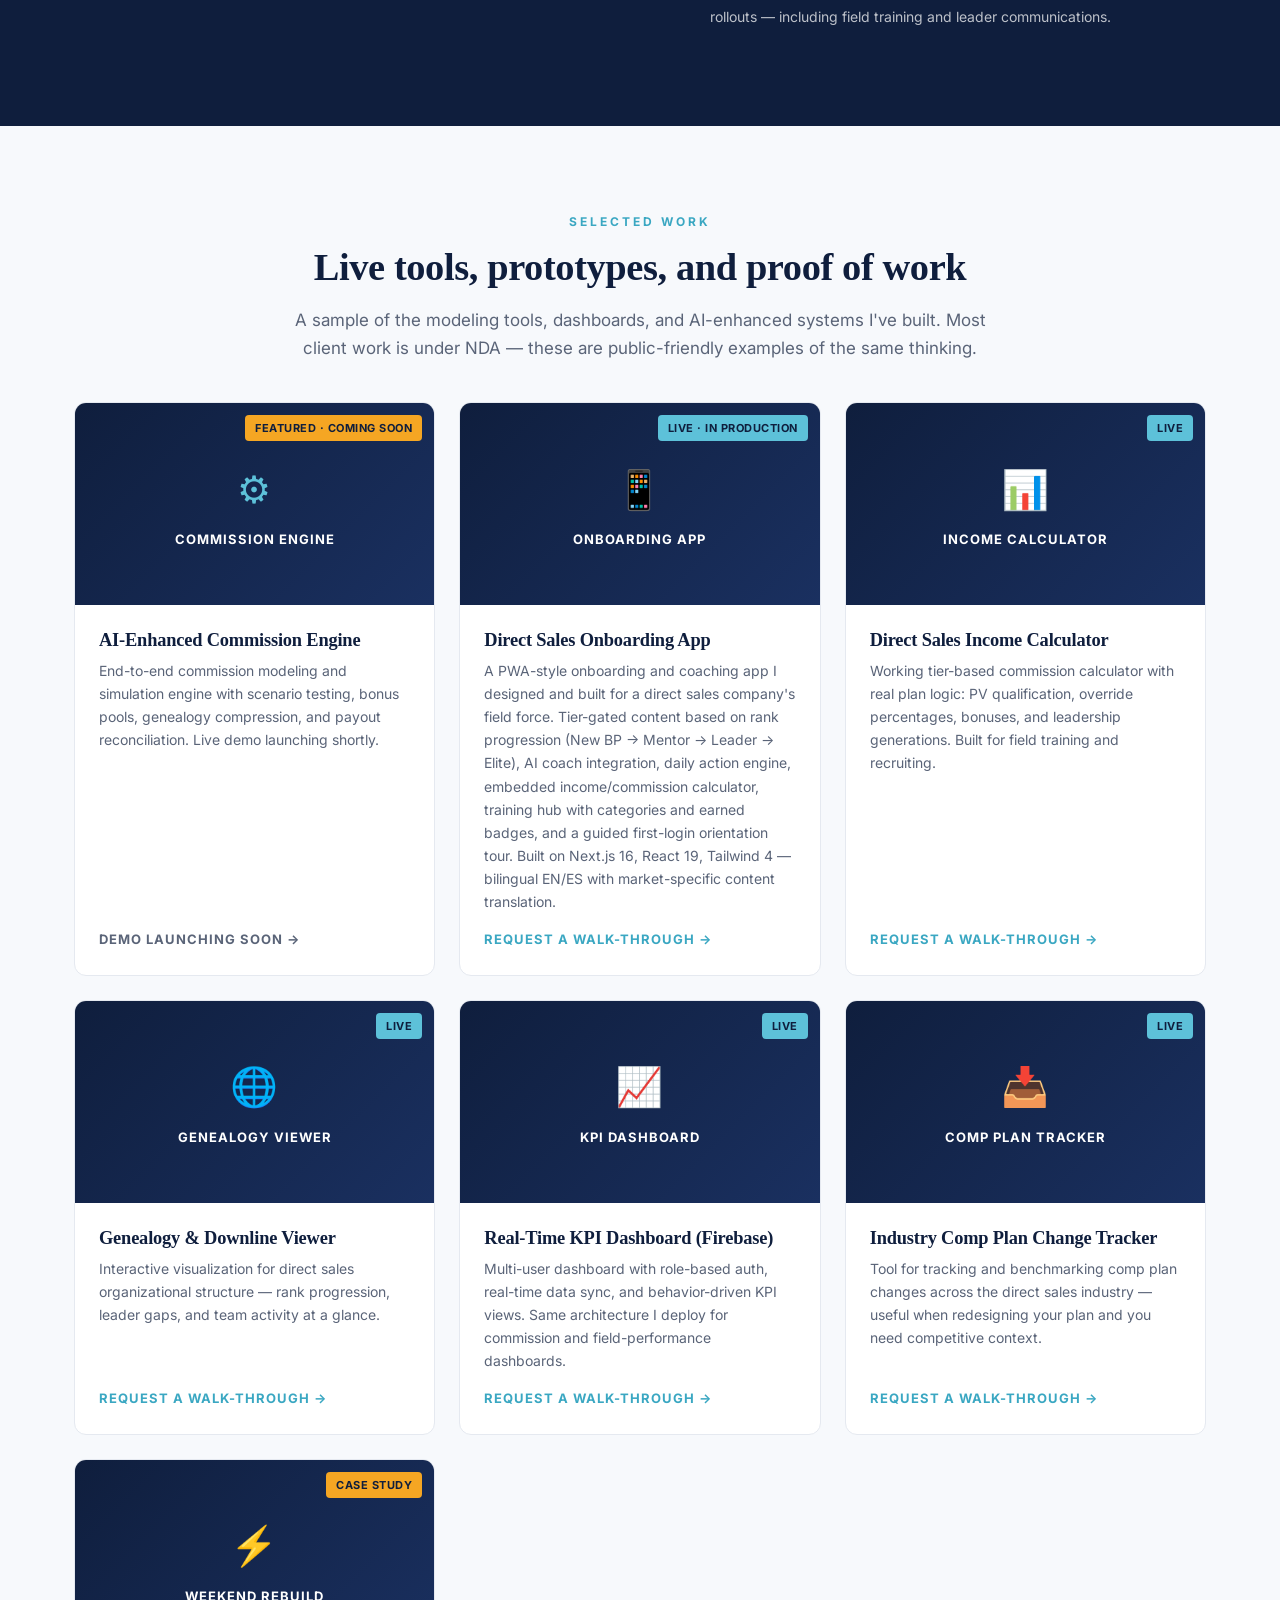
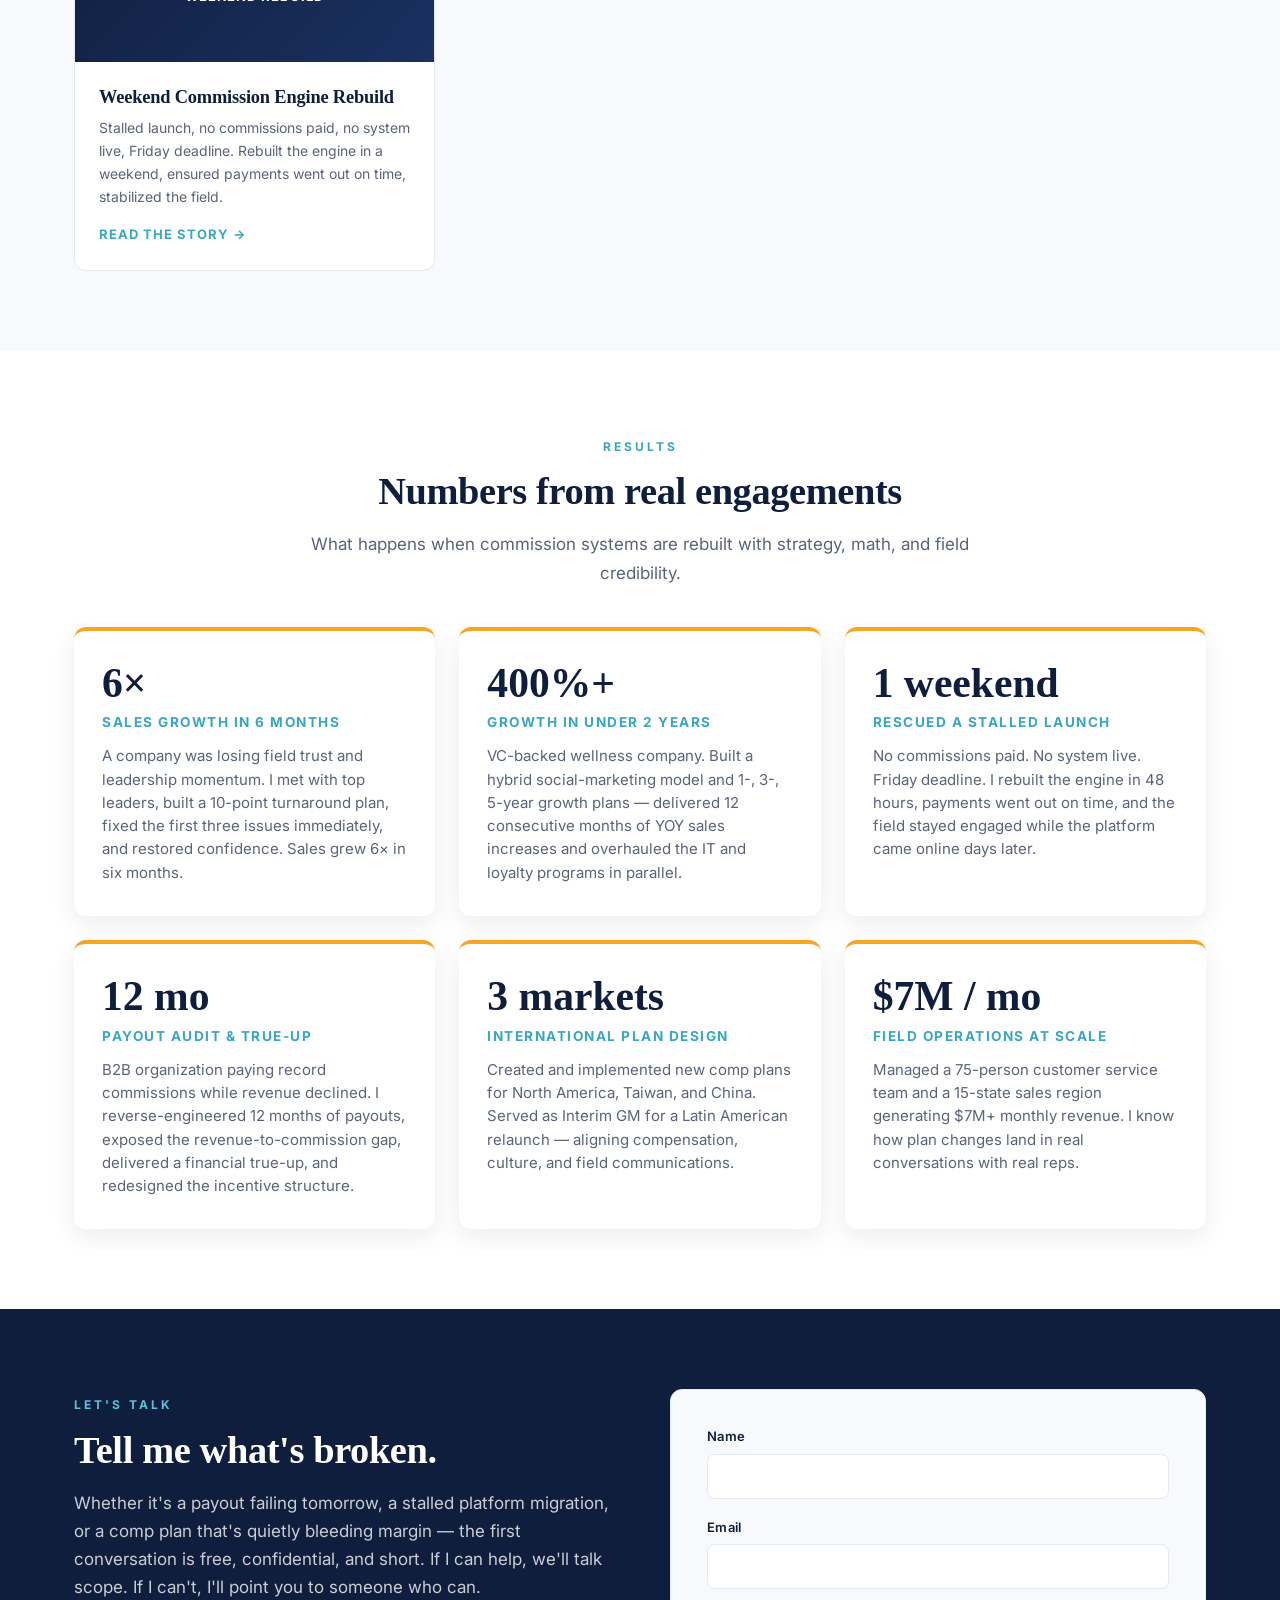
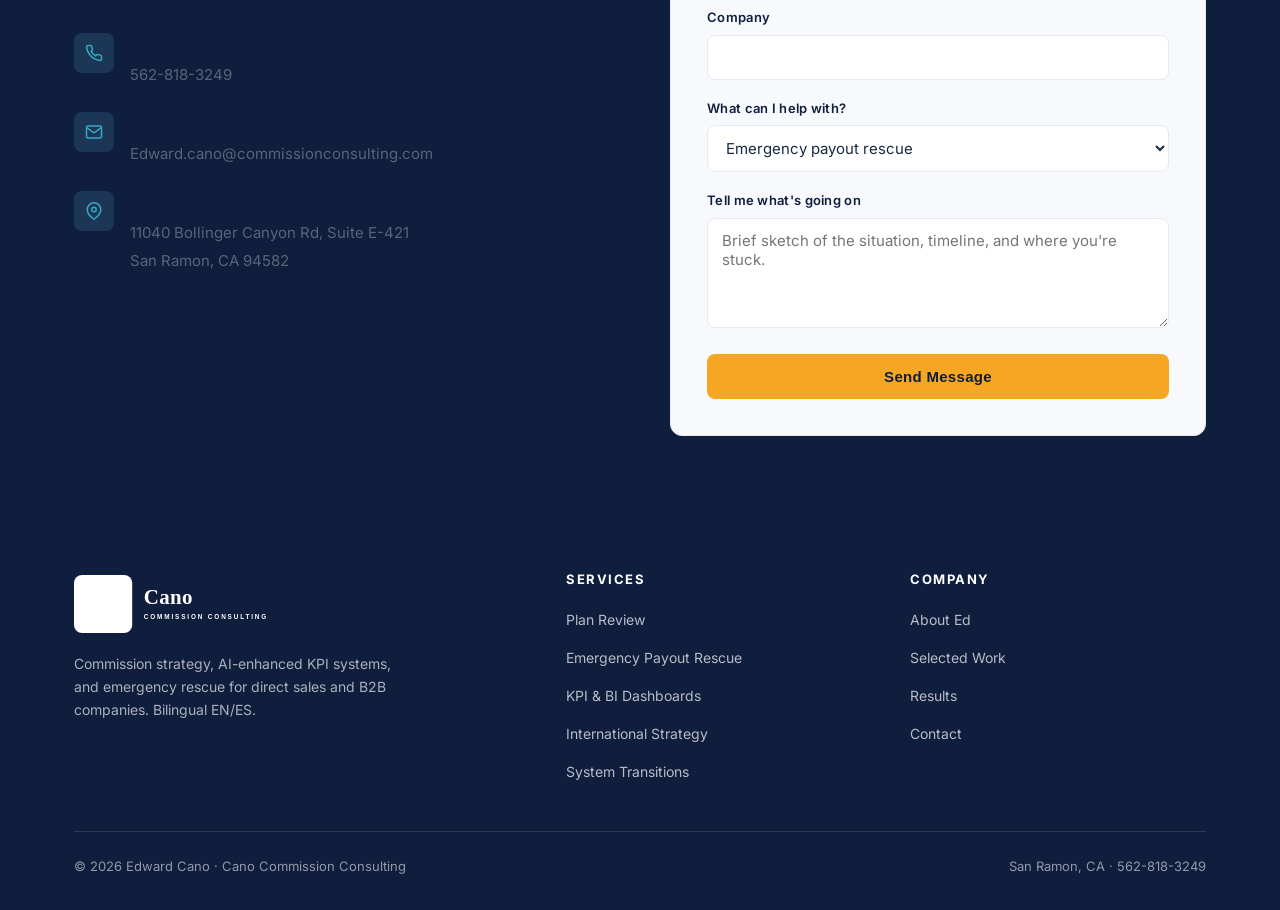
==== commit 17fc924f: "Add Direct Sales Onboarding App to Selected Work" ====
--- a/index.html
+++ b/index.html
@@ -196,6 +196,21 @@
 
       <div class="demo-card">
         <div class="demo-thumb">
+          <span class="badge badge-live">Live &middot; In Production</span>
+          <div style="text-align:center;padding:24px;">
+            <div style="font-size:2.4rem;margin-bottom:8px;color:var(--teal);">&#128241;</div>
+            <strong style="color:#fff;">Onboarding App</strong>
+          </div>
+        </div>
+        <div class="demo-body">
+          <h3>Direct Sales Onboarding App</h3>
+          <p>A PWA-style onboarding and coaching app I designed and built for a direct sales company's field force. Tier-gated content based on rank progression (New BP &rarr; Mentor &rarr; Leader &rarr; Elite), AI coach integration, daily action engine, embedded income/commission calculator, training hub with categories and earned badges, and a guided first-login orientation tour. Built on Next.js 16, React 19, Tailwind 4 &mdash; bilingual EN/ES with market-specific content translation.</p>
+          <a href="#contact" class="demo-link">Request a walk-through &rarr;</a>
+        </div>
+      </div>
+
+      <div class="demo-card">
+        <div class="demo-thumb">
           <span class="badge badge-live">Live</span>
           <div style="text-align:center;padding:24px;">
             <div style="font-size:2.4rem;margin-bottom:8px;color:var(--teal);">&#128202;</div>
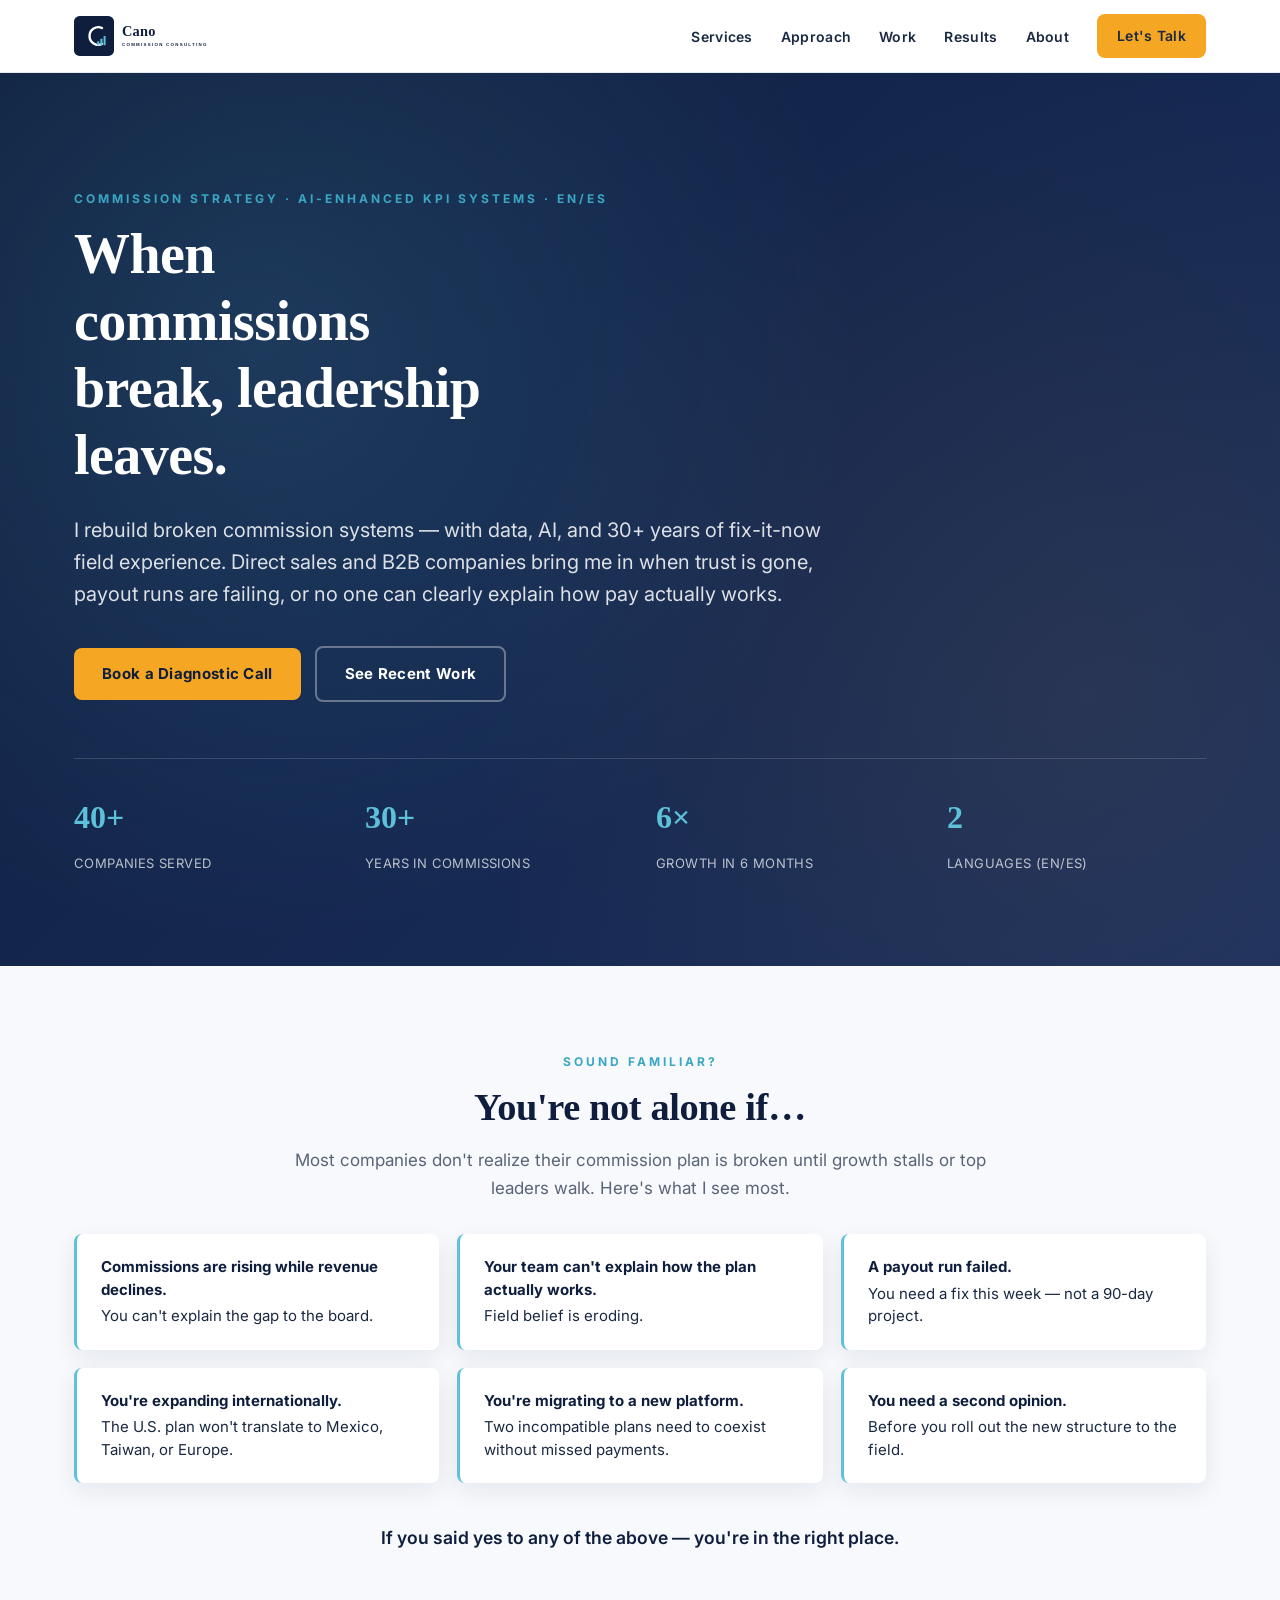
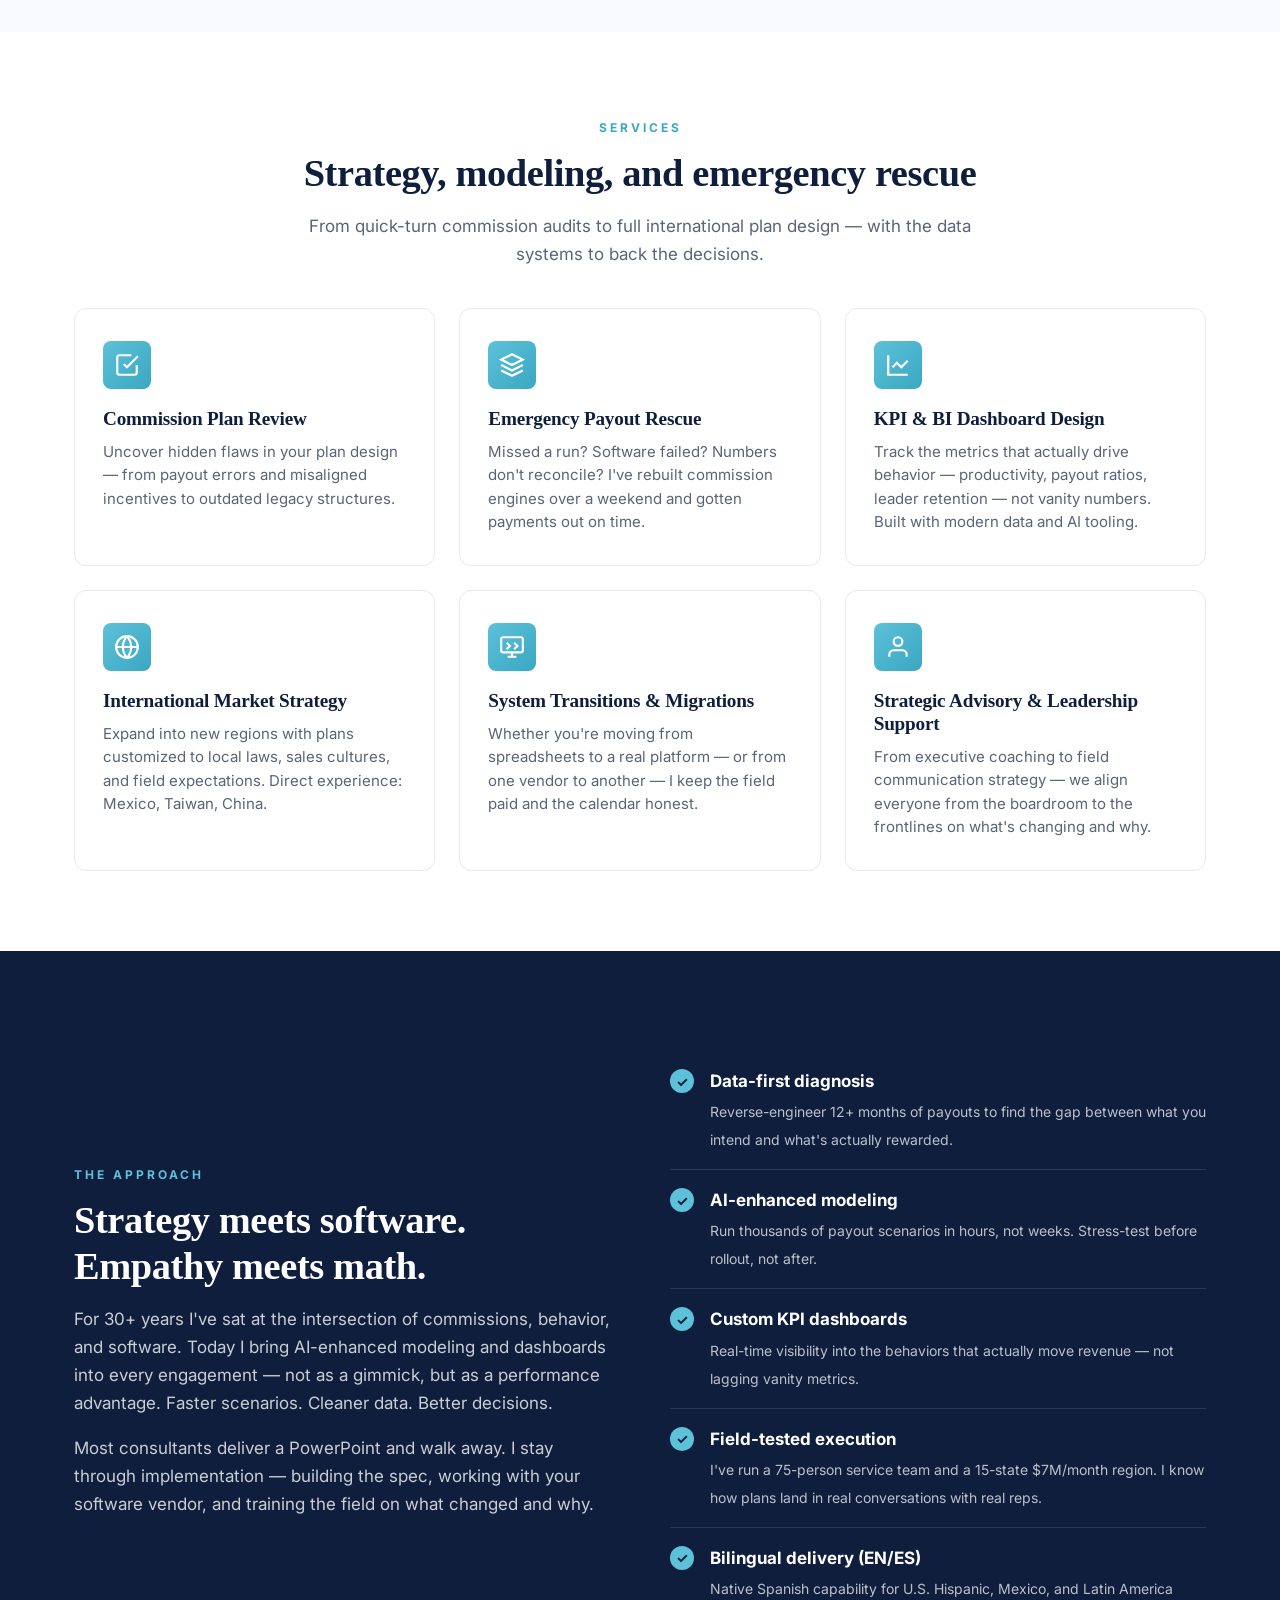
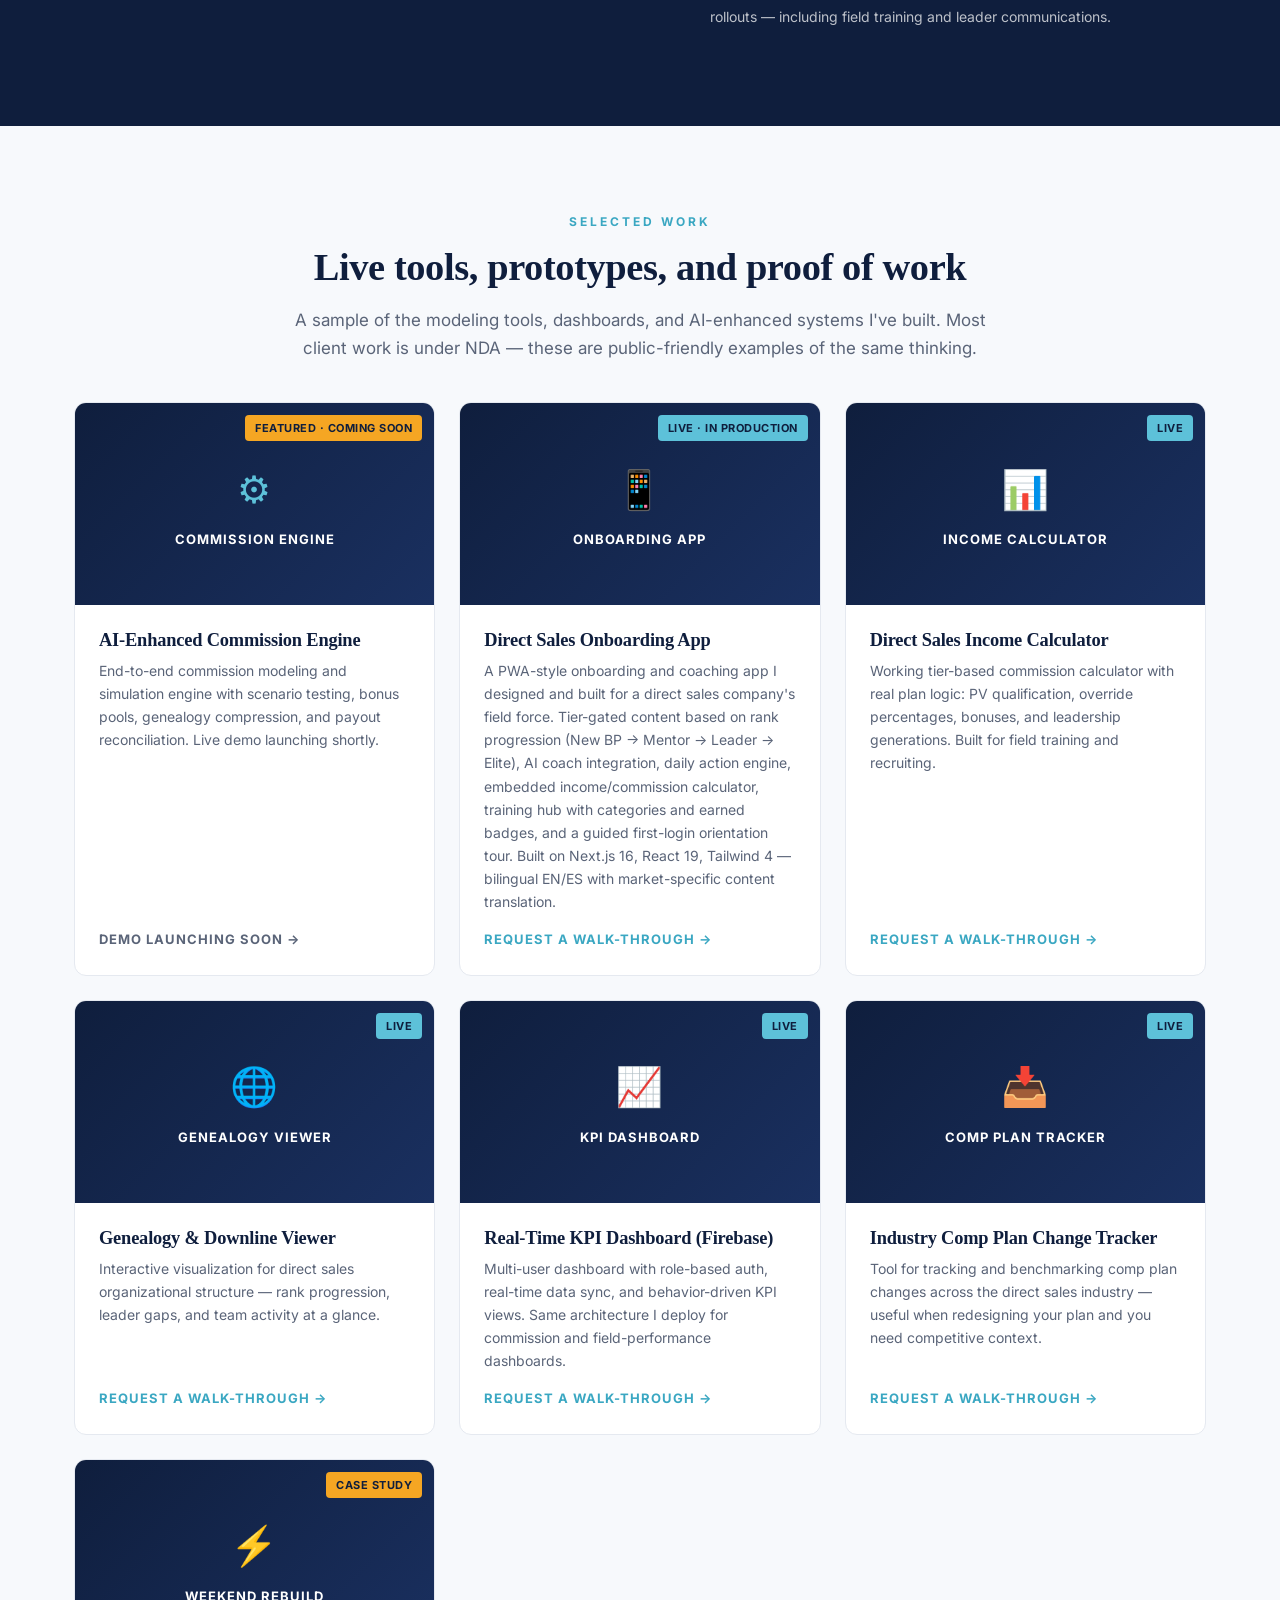
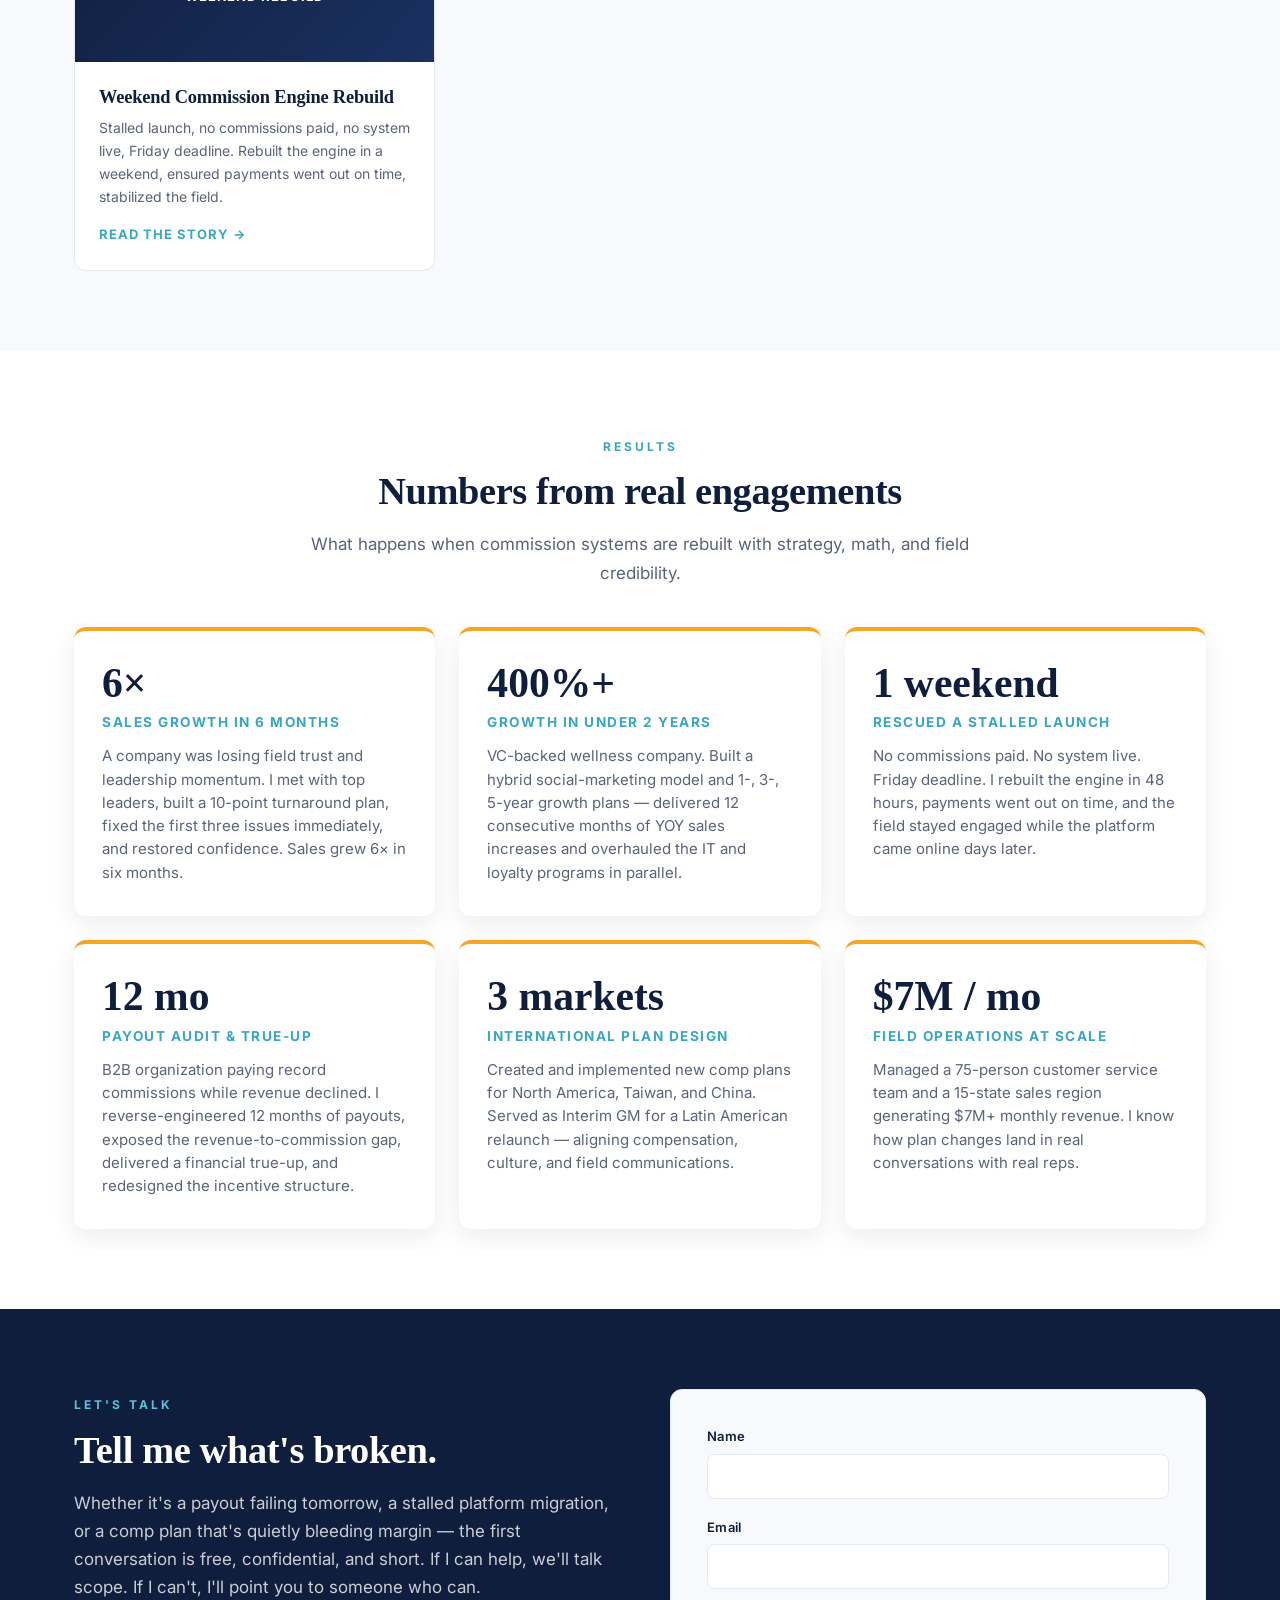
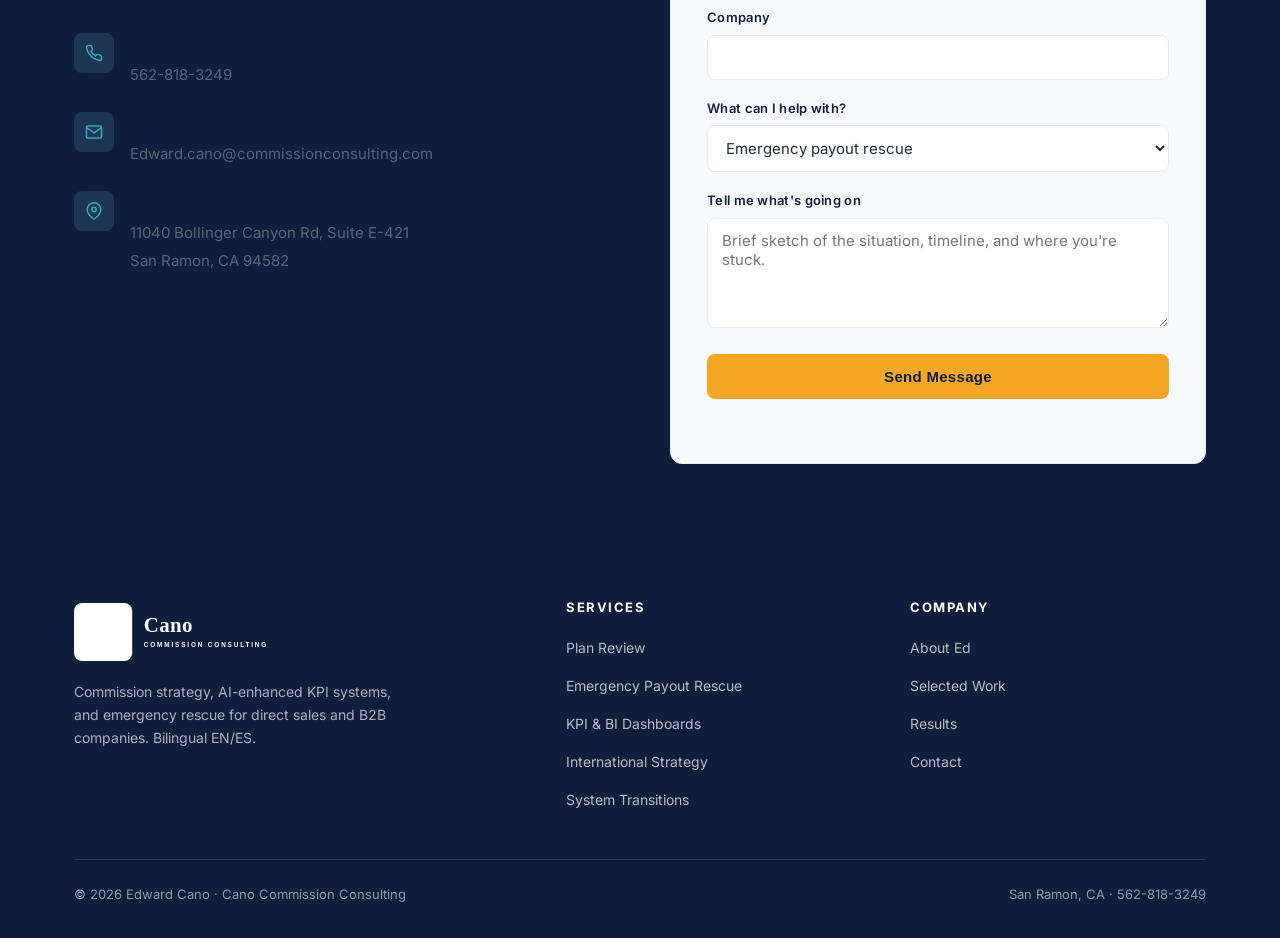
==== commit e21a428a: "Send contact form through Web3Forms instead of mailto The mailto: form only opened the visitor's mai" ====
--- a/index.html
+++ b/index.html
@@ -367,7 +367,12 @@
         </div>
       </div>
 
-      <form class="contact-form" action="mailto:Edward.cano@commissionconsulting.com" method="post" enctype="text/plain">
+      <form class="contact-form" id="contact-form" action="https://api.web3forms.com/submit" method="POST">
+        <!-- Web3Forms delivers submissions by email; the access key is meant to be public. -->
+        <input type="hidden" name="access_key" value="df311fd8-5e30-4222-9533-66da8f23968f">
+        <input type="hidden" name="subject" value="New inquiry from commissionconsulting.com">
+        <input type="hidden" name="from_name" value="Commission Consulting website">
+        <input type="checkbox" name="botcheck" class="form-honeypot" tabindex="-1" autocomplete="off" aria-hidden="true">
         <div class="form-row">
           <label for="name">Name</label>
           <input type="text" id="name" name="name" required>
@@ -397,7 +402,40 @@
           <textarea id="message" name="message" placeholder="Brief sketch of the situation, timeline, and where you're stuck."></textarea>
         </div>
         <button type="submit" class="btn">Send Message</button>
+        <p class="form-status" id="form-status" role="status" aria-live="polite"></p>
       </form>
+      <script>
+        (function () {
+          var form = document.getElementById('contact-form');
+          var status = document.getElementById('form-status');
+          var button = form.querySelector('button[type="submit"]');
+          form.addEventListener('submit', function (e) {
+            e.preventDefault();
+            var data = new FormData(form);
+            data.set('subject', 'New inquiry: ' + data.get('topic') + ' (' + data.get('name') + ')');
+            button.disabled = true;
+            button.textContent = 'Sending…';
+            status.className = 'form-status';
+            status.textContent = '';
+            fetch(form.action, { method: 'POST', body: data, headers: { Accept: 'application/json' } })
+              .then(function (res) { return res.json(); })
+              .then(function (json) {
+                if (!json.success) throw new Error(json.message || 'Send failed');
+                form.reset();
+                status.className = 'form-status form-status-ok';
+                status.textContent = "Thanks! Your message is on its way. I'll be in touch within one business day.";
+              })
+              .catch(function () {
+                status.className = 'form-status form-status-error';
+                status.textContent = 'Something went wrong. Please email Edward.cano@commissionconsulting.com or call 562-818-3249.';
+              })
+              .then(function () {
+                button.disabled = false;
+                button.textContent = 'Send Message';
+              });
+          });
+        })();
+      </script>
     </div>
   </div>
 </section>
--- a/assets/styles.css
+++ b/assets/styles.css
@@ -465,6 +465,11 @@
 }
 .form-row textarea { resize: vertical; min-height: 110px; }
 .contact-form .btn { width: 100%; padding: 14px; font-size: 15px; }
+.contact-form .btn:disabled { opacity: 0.6; cursor: wait; transform: none; }
+.form-honeypot { display: none; }
+.form-status { margin: 14px 0 0; font-size: 14px; min-height: 1em; }
+.form-status-ok { color: #1f7a4d; }
+.form-status-error { color: #b42318; }
 
 @media (max-width: 768px) {
   .contact-grid { grid-template-columns: 1fr; gap: 32px; }
